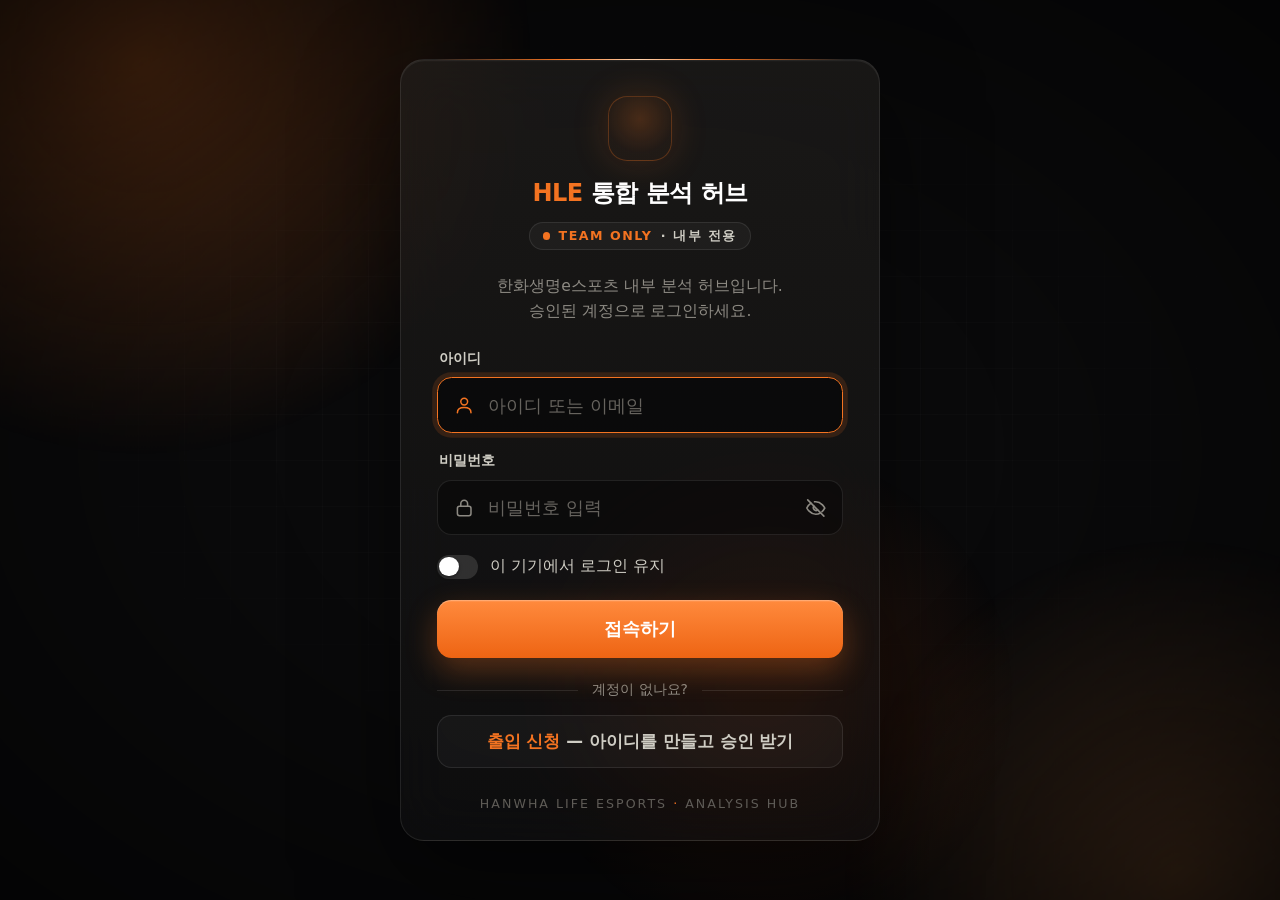
==== index.html @ 0700274a "허브 갱신 11/16 — Cowork 321차(2027년 버전 · 제작 중 스위치 · 연습장 저장 칸 2027 분리 · 라이엇 공식 자료) Co-Authored-By: Claude" ====
<!DOCTYPE html>
<html lang="ko">
    <head>
        <meta charset="utf-8" />
        <title>HLE 통합 분석 허브</title>
        <meta name="referrer" content="no-referrer" />
        <meta name="viewport" content="width=device-width, initial-scale=1" />
        <meta name="robots" content="noindex, nofollow, noarchive" />
        <!-- 보안 정책(CSP): 허브가 받거나 보낼 수 있는 곳을 이 사이트 · 출입 서버(Supabase) · 챔피언 그림 사이트로만 묶는다.
             출입문이 document.open 으로 허브를 같은 문서에 그리므로 1군 · 2·3군 허브와 그 안 문서(iframe)에도 그대로 적용된다.
             허브 원본(Cowork)이 인라인 스크립트 · new Function 을 써서 'unsafe-inline' · 'unsafe-eval' 은 둔다 — 대신 바깥 스크립트 · 바깥 전송을 막는다.
             허브에 새 그림 · 데이터 사이트가 생기면 여기에 더해야 보인다(브라우저 콘솔에 「Content Security Policy」 경고가 뜬다). -->
        <meta http-equiv="Content-Security-Policy" content="default-src 'self'; script-src 'self' 'unsafe-inline' 'unsafe-eval' blob:; style-src 'self' 'unsafe-inline'; img-src 'self' data: blob: https://ddragon.leagueoflegends.com https://static.wikia.nocookie.net https://wiki.leagueoflegends.com https://i.ytimg.com https://gol.gg; font-src 'self' data:; connect-src 'self' https://amjpgeknlnvmzocpvshc.supabase.co https://ddragon.leagueoflegends.com; frame-src 'self' blob: data:; media-src 'self' data: blob:; worker-src 'self' blob:; manifest-src 'self'; object-src 'none'; base-uri 'self'; form-action 'self'" />

        <!-- 휴대폰 앱(PWA): 홈 화면에 추가 → 아이콘 · 전체 화면 실행 -->
        <link rel="manifest" href="/manifest.webmanifest" />
        <meta name="theme-color" content="#0a0a0b" />
        <link rel="icon" type="image/png" href="/icons/favicon-32.png" />
        <link rel="apple-touch-icon" href="/icons/apple-touch-icon.png" />
        <meta name="mobile-web-app-capable" content="yes" />
        <meta name="apple-mobile-web-app-capable" content="yes" />
        <meta name="apple-mobile-web-app-title" content="HLE 허브" />
        <meta name="apple-mobile-web-app-status-bar-style" content="black" />
        <script>if ("serviceWorker" in navigator) navigator.serviceWorker.register("/sw.js").catch(() => {});</script>

        <!-- do not cache this page -->
        <meta http-equiv="cache-control" content="max-age=0" />
        <meta http-equiv="cache-control" content="no-cache" />
        <meta http-equiv="expires" content="0" />
        <meta http-equiv="pragma" content="no-cache" />

        <style>
            :root {
                color-scheme: dark;
                --page: #0a0a0b;
                --surface-1: rgba(24, 23, 22, 0.62);
                --ink-1: #ffffff;
                --ink-2: #cfcdc4;
                --ink-muted: #8d8a83;
                --grid: rgba(255, 255, 255, 0.07);
                --border: rgba(255, 255, 255, 0.09);
                --field: rgba(0, 0, 0, 0.34);
                --brand: #f37321;
                --brand-hi: #ff9a4d;
                --crit: #ff6b6b;
                --ok: #5fd18b;
                --ease: cubic-bezier(0.2, 0.8, 0.2, 1);
            }
            * { margin: 0; padding: 0; box-sizing: border-box; }
            html { height: 100%; }
            body {
                min-height: 100%;
                font-family: Pretendard, "Pretendard Variable", system-ui, -apple-system, "Segoe UI", "Apple SD Gothic Neo", "Malgun Gothic", "Noto Sans KR", sans-serif;
                background: var(--page);
                color: var(--ink-1);
                line-height: 1.55;
                word-break: keep-all;   /* 한글이 낱자 단위로 줄바꿈되지 않게(「열립니 / 다」) */
                overflow-wrap: break-word;
                -webkit-font-smoothing: antialiased;
            }
            /* 배경: 주황 빛 세 덩이가 아주 천천히 흐른다(그림 없이 그라데이션만 · transform 만 움직임) + 옅은 격자 */
            .aurora { position: fixed; inset: 0; z-index: 0; overflow: hidden; pointer-events: none; }
            .aurora i { position: absolute; border-radius: 50%; will-change: transform; }
            .aurora .a1 { width: 70vmax; height: 70vmax; left: -24vmax; top: -30vmax; background: radial-gradient(circle, rgba(243, 115, 33, 0.30), rgba(243, 115, 33, 0) 62%); animation: gDrift1 24s ease-in-out infinite alternate; }
            .aurora .a2 { width: 60vmax; height: 60vmax; right: -22vmax; bottom: -28vmax; background: radial-gradient(circle, rgba(255, 154, 77, 0.20), rgba(255, 154, 77, 0) 62%); animation: gDrift2 30s ease-in-out infinite alternate; }
            .aurora .a3 { width: 44vmax; height: 44vmax; left: 38%; top: 46%; background: radial-gradient(circle, rgba(170, 60, 10, 0.24), rgba(170, 60, 10, 0) 62%); animation: gDrift3 36s ease-in-out infinite alternate; }
            .aurora::before { content: ""; position: absolute; inset: 0; background-image: linear-gradient(rgba(255, 255, 255, 0.028) 1px, transparent 1px), linear-gradient(90deg, rgba(255, 255, 255, 0.028) 1px, transparent 1px); background-size: 46px 46px;
                -webkit-mask-image: radial-gradient(ellipse 70% 60% at 50% 45%, #000 10%, transparent 75%); mask-image: radial-gradient(ellipse 70% 60% at 50% 45%, #000 10%, transparent 75%); }
            .aurora::after { content: ""; position: absolute; inset: 0; background: radial-gradient(ellipse at 50% 50%, transparent 40%, rgba(0, 0, 0, 0.55) 100%); }
            @keyframes gDrift1 { from { transform: translate(0, 0) scale(1); } to { transform: translate(14vmax, 10vmax) scale(1.12); } }
            @keyframes gDrift2 { from { transform: translate(0, 0) scale(1.05); } to { transform: translate(-12vmax, -9vmax) scale(0.94); } }
            @keyframes gDrift3 { from { transform: translate(0, 0); } to { transform: translate(-16vmax, -12vmax); } }
            .content {
                position: relative;
                z-index: 1;
                min-height: 100vh;
                display: flex;
                flex-direction: column;
                align-items: center;
                justify-content: center;
                padding: 28px 16px;
            }
            /* 로그인 카드는 PC에서 크게 표시 (모바일은 원래 크기 · 낮은 화면은 조금 덜) */
            .login-card { zoom: 1.4; }
            @media (min-width: 761px) and (max-height: 940px) { .login-card { zoom: 1.2; } }
            @media (max-width: 760px) { .login-card { zoom: 1; } }
            .login-card {
                position: relative;
                width: min(400px, 100%);
                background: linear-gradient(180deg, rgba(34, 32, 30, 0.66), rgba(16, 16, 17, 0.62));
                -webkit-backdrop-filter: blur(22px) saturate(150%);
                backdrop-filter: blur(22px) saturate(150%);
                border: 1px solid var(--border);
                border-radius: 20px;
                padding: 30px 30px 22px;
                box-shadow: 0 30px 80px rgba(0, 0, 0, 0.55), inset 0 1px 0 rgba(255, 255, 255, 0.06);
                animation: gCardIn 0.7s var(--ease) both;
            }
            .login-card::before { content: ""; position: absolute; left: 28px; right: 28px; top: -1px; height: 1px; background: linear-gradient(90deg, transparent, var(--brand) 30%, #ffd2ad 50%, var(--brand) 70%, transparent); }
            @keyframes gCardIn { from { opacity: 0; transform: translateY(14px) scale(0.985); } to { opacity: 1; transform: none; } }
            .login-card.shake { animation: shake 0.4s ease; }
            @keyframes shake {
                0%, 100% { transform: translateX(0); }
                20% { transform: translateX(-9px); }
                40% { transform: translateX(8px); }
                60% { transform: translateX(-6px); }
                80% { transform: translateX(4px); }
            }
            .brand { display: flex; flex-direction: column; align-items: center; text-align: center; margin-bottom: 20px; }
            .brand-logo { position: relative; width: 54px; height: 54px; display: grid; place-items: center; margin-bottom: 12px; border-radius: 16px;
                background: radial-gradient(circle at 50% 35%, rgba(243, 115, 33, 0.22), rgba(243, 115, 33, 0.04) 70%); border: 1px solid rgba(243, 115, 33, 0.28); box-shadow: 0 0 30px rgba(243, 115, 33, 0.18); }
            .hlelogo { width: 34px; height: 34px; object-fit: contain; filter: drop-shadow(0 0 10px rgba(243, 115, 33, 0.35)); }
            .brand h1 { font-size: 20px; font-weight: 800; letter-spacing: -0.02em; }
            .brand h1 .hle { color: var(--brand); }
            .badge {
                display: inline-flex;
                align-items: center;
                gap: 7px;
                margin-top: 8px;
                font-size: 10.5px;
                font-weight: 700;
                letter-spacing: 0.12em;
                padding: 3px 11px;
                border: 1px solid var(--border);
                border-radius: 999px;
                color: var(--ink-2);
                background: rgba(255, 255, 255, 0.035);
            }
            .badge b { color: var(--brand); font-weight: 800; }
            .badge .live { width: 6px; height: 6px; border-radius: 50%; background: var(--brand); box-shadow: 0 0 0 0 rgba(243, 115, 33, 0.6); animation: gPing 2.4s ease-out infinite; }
            @keyframes gPing { 0% { box-shadow: 0 0 0 0 rgba(243, 115, 33, 0.55); } 70%, 100% { box-shadow: 0 0 0 7px rgba(243, 115, 33, 0); } }
            .instructions {
                font-size: 13px;
                color: var(--ink-muted);
                text-align: center;
                margin-bottom: 20px;
            }
            .field-label {
                display: block;
                font-size: 12px;
                font-weight: 600;
                color: var(--ink-2);
                margin: 0 0 7px 2px;
            }
            .field-label small { font-weight: 500; color: var(--ink-muted); margin-left: 4px; }
            .hidden { display: none !important; }
            /* 처음 불러오는 동안 — 로고가 숨 쉬고 고리가 돈다 */
            .spinner-container {
                position: relative;
                z-index: 1;
                height: 100vh;
                display: flex;
                flex-direction: column;
                gap: 18px;
                align-items: center;
                justify-content: center;
            }
            .spinner {
                display: inline-block;
                width: 2.4rem;
                height: 2.4rem;
                border: 2px solid rgba(255, 255, 255, 0.08);
                border-top-color: var(--brand);
                border-right-color: rgba(243, 115, 33, 0.4);
                border-radius: 50%;
                animation: spinner-border 0.8s linear infinite;
            }
            .spinner-label { font-size: 12.5px; color: var(--ink-muted); letter-spacing: 0.06em; }
            @keyframes spinner-border { 100% { transform: rotate(360deg); } }
            /* 131차 — 입장 오프닝: 보일 때 모이고(.in) · 머무는 동안 은은히 움직이고 · 위아래로 갈라져 열린다(.out). 로그인 화면 이어받기 = .pre */
            /* 132차 — 반쪽 단색 · 주황 기운은 #hubIntro::after · 경계 주황 줄 삭제 (셸 hle-intro125와 같은 값) */
            #hubIntro{position:fixed;inset:0;z-index:9999;display:grid;place-items:center;cursor:pointer;overflow:hidden}
            #hubIntro .pt,#hubIntro .pb{position:absolute;left:0;right:0;height:50.5%;background:#0d0d0d;
              transition:transform .9s cubic-bezier(.65,0,.25,1) .16s}
            #hubIntro .pt{top:0;background-position:center top}#hubIntro .pb{bottom:0;background-position:center bottom}
            #hubIntro .bg{position:absolute;z-index:1;left:50%;top:46%;width:72vmax;height:72vmax;margin:-36vmax 0 0 -36vmax;border-radius:50%;pointer-events:none;opacity:0;
              background:radial-gradient(circle,rgba(243,115,33,.16) 0%,rgba(243,115,33,.05) 38%,transparent 66%)}
            #hubIntro::after{content:"";position:absolute;inset:0;z-index:1;pointer-events:none;background:radial-gradient(ellipse at 50% 46%,#26160b 0%,#120d0a 38%,rgba(13,13,13,0) 70%)}
            #hubIntro .core{position:relative;z-index:2;display:flex;flex-direction:column;align-items:center;gap:14px;text-align:center}
            #hubIntro .lg{position:relative;width:84px;height:84px}
            #hubIntro .lg::before{content:"";position:absolute;left:50%;top:50%;width:190px;height:190px;margin:-95px 0 0 -95px;border-radius:50%;opacity:0;
              background:radial-gradient(circle,rgba(243,115,33,.34) 0%,rgba(243,115,33,.10) 42%,transparent 70%)}
            #hubIntro img{position:relative;width:84px;height:84px;object-fit:contain;filter:drop-shadow(0 0 22px rgba(243,115,33,.45))}
            #hubIntro .tt{font-size:26px;font-weight:800;letter-spacing:.02em;color:#fff}
            #hubIntro .tt span{color:#f37321}
            #hubIntro .ln{position:relative;width:220px;height:3px;border-radius:2px;overflow:hidden;background:linear-gradient(90deg,transparent,#f37321 20%,#f37321 80%,transparent);transform-origin:center}
            #hubIntro .ln::after{content:"";position:absolute;top:0;bottom:0;left:0;width:34%;transform:translateX(-120%);background:linear-gradient(90deg,transparent,rgba(255,236,214,.95),transparent)}
            #hubIntro .sb{font-size:12px;letter-spacing:.32em;color:#9a978f;text-transform:uppercase}
            #hubIntro .lg,#hubIntro .tt,#hubIntro .ln,#hubIntro .sb{opacity:0}
            #hubIntro.in .lg{animation:hiLogo 1.15s cubic-bezier(.16,.84,.24,1) both}
            #hubIntro.in .tt{animation:hiText 1s .35s cubic-bezier(.16,.84,.24,1) both}
            #hubIntro.in .ln{animation:hiLine .95s .65s cubic-bezier(.6,0,.2,1) both}
            #hubIntro.in .sb{animation:hiSub .85s .95s ease both}
            #hubIntro.in .bg{animation:hiFade 1.2s ease both,hiDrift 7s 1.2s ease-in-out infinite alternate}
            #hubIntro.in .lg::before{animation:hiFade .9s .7s ease both,hiPulse 2.8s 1.6s ease-in-out infinite}
            #hubIntro.in .ln::after{animation:hiSheen 2.6s 1.7s ease-in-out infinite}
            #hubIntro.pre .lg,#hubIntro.pre .tt,#hubIntro.pre .ln,#hubIntro.pre .sb,#hubIntro.pre .bg,#hubIntro.pre .lg::before{opacity:1;animation:none}
            #hubIntro.pre.in .bg{animation:hiDrift 7s ease-in-out infinite alternate}
            #hubIntro.pre.in .lg::before{animation:hiPulse 2.8s ease-in-out infinite}
            #hubIntro.pre.in .ln::after{animation:hiSheen 2.6s .2s ease-in-out infinite}
            #hubIntro.out{pointer-events:none}
            #hubIntro.out .pt{transform:translateY(-101%)}#hubIntro.out .pb{transform:translateY(101%)}
            #hubIntro.out .ln{opacity:1;animation:hiLineOut .55s cubic-bezier(.5,0,.2,1) forwards}
            #hubIntro.out .lg{opacity:1;animation:hiLogoOut .55s cubic-bezier(.5,0,.2,1) forwards}
            #hubIntro.out .tt,#hubIntro.out .sb{opacity:1;animation:hiTextOut .45s ease forwards}
            #hubIntro.out::after{animation:hiFadeOut .25s ease forwards}
            #hubIntro.out .bg,#hubIntro.out .lg::before{animation:hiFadeOut .25s ease forwards}
            @keyframes hiLogo{0%{opacity:0;transform:scale(.62) rotate(-10deg);filter:blur(6px)}60%{opacity:1;filter:blur(0)}100%{opacity:1;transform:none;filter:none}}
            @keyframes hiText{from{opacity:0;transform:translateY(12px);letter-spacing:.34em}to{opacity:1;transform:none;letter-spacing:.02em}}
            @keyframes hiSub{from{opacity:0;transform:translateY(8px)}to{opacity:1;transform:none}}
            @keyframes hiLine{from{transform:scaleX(0);opacity:.2}to{transform:scaleX(1);opacity:1}}
            @keyframes hiSheen{0%{transform:translateX(-120%)}60%,100%{transform:translateX(330%)}}
            @keyframes hiPulse{0%,100%{transform:scale(.92)}50%{transform:scale(1.14)}}
            @keyframes hiDrift{from{transform:translate(-2.5%,-1.5%) scale(1)}to{transform:translate(2.5%,2%) scale(1.08)}}
            @keyframes hiLineOut{from{transform:scaleX(1);opacity:1}55%{opacity:1}to{transform:scaleX(9);opacity:0}}
            @keyframes hiLogoOut{from{opacity:1;transform:none}to{opacity:0;transform:scale(1.22)}}
            @keyframes hiTextOut{from{opacity:1;transform:none}to{opacity:0;transform:translateY(-8px)}}
            @keyframes hiFadeOut{to{opacity:0}}
            @keyframes hiFade{from{opacity:0}to{opacity:1}}
            #hubIntro.hidden{display:none}
            /* 2·3군 허브는 밝은 화면 — 오프닝도 그 허브의 밝은 색으로 띄워 이어받을 때 색이 튀지 않게 */
            #hubIntro.lite .pt,#hubIntro.lite .pb{background:#f9f9f7}#hubIntro.lite::after{background:radial-gradient(ellipse at 50% 46%,#fff1e6 0%,#f9f3ee 38%,rgba(249,249,247,0) 70%)}#hubIntro.lite .tt{color:#0b0b0b}#hubIntro.lite .tt span{color:#d85a10}
            @media (prefers-reduced-motion:reduce){#hubIntro .lg,#hubIntro .tt,#hubIntro .ln,#hubIntro .sb{opacity:1!important;animation:none!important}}
            /* ── 2027 통합 출입문 (계정 로그인 · 권한별 허브) ── */
            .view:not(.hidden) { animation: gViewIn 0.38s var(--ease) both; }
            @keyframes gViewIn { from { opacity: 0; transform: translateY(8px); } to { opacity: 1; transform: none; } }
            .field { margin-bottom: 14px; }
            /* 입력칸: 왼쪽 아이콘 · 오른쪽 눈 단추 · 틀리면 빨간 테두리(.bad) */
            .inp { position: relative; }
            .inp .ic { position: absolute; left: 14px; top: 50%; width: 17px; height: 17px; transform: translateY(-50%); color: var(--ink-muted); pointer-events: none; transition: color 0.15s; }
            .inp:focus-within .ic { color: var(--brand); }
            .field input[type="text"], .field input[type="password"], .field input[type="email"], .field select, .field input[type="file"] {
                width: 100%; height: 46px; background: var(--field); border: 1px solid var(--border); border-radius: 12px; color: var(--ink-1);
                font-size: 15px; font-family: inherit; padding: 0 14px; outline: 0; transition: border-color .15s, box-shadow .15s, background .15s;
            }
            .field input[type="file"] { height: auto; padding: 10px 12px; }
            .field input::placeholder { color: #66635e; }
            .inp .ic ~ input { padding-left: 42px !important; }
            .inp.pw input { padding-right: 46px !important; }
            .field input:hover, .field select:hover { border-color: rgba(255, 255, 255, 0.16); }
            .field input:focus, .field select:focus { border-color: var(--brand); background: rgba(0, 0, 0, 0.45); box-shadow: 0 0 0 4px rgba(243, 115, 33, 0.14); }
            .inp.bad input { border-color: rgba(255, 107, 107, 0.7); box-shadow: 0 0 0 4px rgba(255, 107, 107, 0.1); }
            .inp.bad .ic { color: var(--crit); }
            .eye { position: absolute; right: 4px; top: 50%; transform: translateY(-50%); width: 38px; height: 38px; display: grid; place-items: center; border: 0; border-radius: 9px; background: transparent; color: var(--ink-muted); cursor: pointer; }
            .eye:hover { color: #fff; background: rgba(255, 255, 255, 0.06); }
            .eye svg { width: 18px; height: 18px; }
            .eye .o { display: none; } .eye.on .o { display: block; } .eye.on .c { display: none; }
            .caps { display: none; align-items: center; gap: 6px; margin: 7px 2px 0; font-size: 12px; font-weight: 600; color: #ffb27a; }
            .caps.on { display: flex; }
            .caps::before { content: "⇪"; font-size: 13px; }
            .hint { margin: 6px 2px 0; font-size: 11.5px; color: var(--ink-muted); transition: color 0.15s; }
            .hint.ok { color: var(--ok); } .hint.no { color: #ff9b9b; }
            /* 비밀번호 조건 — 입력하는 대로 하나씩 초록 */
            .pwrules { list-style: none; display: flex; flex-wrap: wrap; gap: 6px; margin: -4px 0 14px; }
            .pwrules li { font-size: 11.5px; color: var(--ink-muted); padding: 3px 9px 3px 22px; border-radius: 999px; background: rgba(255, 255, 255, 0.04); border: 1px solid var(--border); position: relative; transition: all 0.2s; }
            .pwrules li::before { content: ""; position: absolute; left: 8px; top: 50%; width: 7px; height: 7px; margin-top: -3.5px; border-radius: 50%; border: 1.5px solid currentColor; transition: all 0.2s; }
            .pwrules li.ok { color: var(--ok); border-color: rgba(95, 209, 139, 0.35); background: rgba(95, 209, 139, 0.08); }
            .pwrules li.ok::before { background: currentColor; }
            /* 안내 · 오류 상자(내용 있을 때만) */
            .gmsg { font-size: 12.5px; color: var(--crit); white-space: pre-line; margin: 0; max-height: 0; overflow: hidden; }
            .gmsg.has { max-height: none; margin: 4px 0 14px; padding: 10px 12px 10px 36px; position: relative; border-radius: 11px; background: rgba(255, 107, 107, 0.08); border: 1px solid rgba(255, 107, 107, 0.24); color: #ffb3b3; animation: gViewIn 0.25s var(--ease) both; }
            .gmsg.has::before { content: "!"; position: absolute; left: 12px; top: 10px; width: 16px; height: 16px; border-radius: 50%; display: grid; place-items: center; font-size: 11px; font-weight: 800; background: var(--crit); color: #1a0d0d; }
            .gmsg.ok.has { background: rgba(95, 209, 139, 0.08); border-color: rgba(95, 209, 139, 0.26); color: #a8ecc2; }
            .gmsg.ok.has::before { content: "✓"; background: var(--ok); color: #0b1a10; }
            .gmsg.note.has { background: rgba(255, 255, 255, 0.04); border-color: var(--border); color: var(--ink-2); padding-left: 14px; text-align: center; }
            .gmsg.note.has::before { display: none; }
            /* 로그인 유지 = 밀어서 켜는 단추 */
            label.remember { display: flex; align-items: center; gap: 10px; font-size: 13px; color: var(--ink-2); margin: 2px 0 18px; cursor: pointer; user-select: none; }
            .remember input[type="checkbox"] { position: absolute; opacity: 0; width: 1px; height: 1px; pointer-events: none; }
            .remember .sw { position: relative; flex: none; width: 34px; height: 20px; border-radius: 999px; background: rgba(255, 255, 255, 0.13); transition: background 0.2s; }
            .remember .sw::after { content: ""; position: absolute; left: 2px; top: 2px; width: 16px; height: 16px; border-radius: 50%; background: #fff; box-shadow: 0 1px 3px rgba(0, 0, 0, 0.4); transition: transform 0.22s var(--ease); }
            .remember input:checked + .sw { background: var(--brand); }
            .remember input:checked + .sw::after { transform: translateX(14px); }
            .remember input:focus-visible + .sw { outline: 2px solid var(--brand); outline-offset: 2px; }
            /* 주 단추 · 보조 단추 · 글자 단추 */
            .decrypt-button {
                position: relative; width: 100%; height: 48px; border: 0; border-radius: 12px; color: #fff; cursor: pointer;
                background: linear-gradient(180deg, #ff8a3d, #ee6413); font-family: inherit; font-size: 15px; font-weight: 700; letter-spacing: 0.01em;
                box-shadow: 0 10px 26px rgba(243, 115, 33, 0.32), inset 0 1px 0 rgba(255, 255, 255, 0.28);
                transition: transform 0.15s var(--ease), box-shadow 0.15s, filter 0.15s;
            }
            .decrypt-button:hover { transform: translateY(-1px); box-shadow: 0 14px 32px rgba(243, 115, 33, 0.42), inset 0 1px 0 rgba(255, 255, 255, 0.28); }
            .decrypt-button:active { transform: translateY(1px); }
            .decrypt-button:disabled { filter: saturate(0.7) brightness(0.85); cursor: wait; transform: none; }
            .decrypt-button.busy { color: transparent; }
            .decrypt-button.busy::after { content: ""; position: absolute; left: 50%; top: 50%; width: 18px; height: 18px; margin: -9px 0 0 -9px; border-radius: 50%; border: 2px solid rgba(255, 255, 255, 0.35); border-top-color: #fff; animation: spinner-border 0.7s linear infinite; }
            .ghost-button { width: 100%; height: 44px; margin-top: 10px; background: rgba(255, 255, 255, 0.035); border: 1px solid var(--border); border-radius: 12px; color: var(--ink-2);
                font-family: inherit; font-size: 14px; font-weight: 600; cursor: pointer; transition: all 0.15s; }
            .ghost-button:hover { border-color: rgba(255, 255, 255, 0.24); background: rgba(255, 255, 255, 0.06); color: #fff; }
            .ghost-button b { color: var(--brand); }
            .linkrow { display: flex; justify-content: center; align-items: center; gap: 4px; margin-top: 16px; font-size: 12.5px; color: var(--ink-muted); }
            .lk { background: none; border: 0; font: inherit; color: var(--ink-2); cursor: pointer; padding: 6px 8px; border-radius: 7px; }
            .lk:hover { color: #fff; background: rgba(255, 255, 255, 0.06); }
            .divider { display: flex; align-items: center; gap: 12px; margin: 18px 0 2px; font-size: 11.5px; color: var(--ink-muted); }
            .divider::before, .divider::after { content: ""; flex: 1; height: 1px; background: rgba(255, 255, 255, 0.1); }
            .sect { font-size: 11px; font-weight: 700; letter-spacing: 0.14em; color: var(--brand); text-transform: uppercase; margin: 4px 0 12px; display: flex; align-items: center; gap: 10px; }
            .sect::after { content: ""; flex: 1; height: 1px; background: var(--grid); }
            .foot { margin-top: 22px; font-size: 10.5px; letter-spacing: 0.16em; color: #5f5c57; text-transform: uppercase; text-align: center; }
            .foot .dot { color: var(--brand); }
            /* 출입 신청: 볼 허브 고르기(카드형 라디오) */
            .seg { display: grid; grid-template-columns: repeat(3, 1fr); gap: 8px; }
            .seg label { position: relative; cursor: pointer; }
            .seg input { position: absolute; opacity: 0; pointer-events: none; }
            .seg span { display: block; height: 100%; padding: 10px 8px; border-radius: 12px; border: 1px solid var(--border); background: var(--field); text-align: center; transition: all 0.15s; }
            .seg b { display: block; font-size: 14px; }
            .seg small { display: block; font-size: 11px; color: var(--ink-muted); margin-top: 2px; }
            .seg label:hover span { border-color: rgba(255, 255, 255, 0.2); }
            .seg input:checked + span { border-color: var(--brand); background: rgba(243, 115, 33, 0.1); box-shadow: 0 0 0 3px rgba(243, 115, 33, 0.12); }
            .seg input:checked + span b { color: var(--brand-hi); }
            .seg input:focus-visible + span { outline: 2px solid var(--brand); outline-offset: 2px; }
            /* 휴대폰 · 태블릿: 아이폰은 16px보다 작은 입력칸을 누르면 화면을 확대한다 · 누르는 자리 넓히기 */
            @media (pointer: coarse) {
                input:not([type="checkbox"]):not([type="radio"]):not([type="file"]), select, textarea { font-size: 16px !important; }
                label.remember { padding: 8px 0; margin-bottom: 10px; }
                .remember .sw { transform: scale(1.1); }
            }
            @media (max-width: 760px) {
                .login-card { padding: 26px 20px 18px; border-radius: 18px; }
                .seg small { display: none; }
            }
            /* 고르는 화면: 인사 + 허브 카드 */
            .hello { display: flex; align-items: center; gap: 12px; padding: 12px 14px; margin-bottom: 16px; border-radius: 14px; background: rgba(255, 255, 255, 0.035); border: 1px solid var(--border); }
            .avatar { flex: none; width: 38px; height: 38px; border-radius: 50%; display: grid; place-items: center; font-weight: 800; font-size: 15px; color: #fff; background: linear-gradient(135deg, #ff9a4d, #c4500d); box-shadow: 0 4px 14px rgba(243, 115, 33, 0.3); }
            .who { font-size: 14.5px; font-weight: 700; color: #fff; line-height: 1.3; }
            .who-tier { display: inline-block; margin-top: 3px; font-size: 11px; font-weight: 700; color: var(--brand-hi); background: rgba(243, 115, 33, 0.12); border: 1px solid rgba(243, 115, 33, 0.25); border-radius: 999px; padding: 1px 8px; }
            .hubpick { display: grid; gap: 10px; }
            .hubpick button { position: relative; display: flex; align-items: center; gap: 14px; text-align: left; width: 100%; background: rgba(0, 0, 0, 0.26); border: 1px solid var(--border); border-radius: 14px; color: #fff; padding: 14px 14px; cursor: pointer; font-family: inherit; overflow: hidden; transition: all 0.2s var(--ease); }
            .hubpick button::before { content: ""; position: absolute; inset: 0; background: linear-gradient(110deg, rgba(243, 115, 33, 0.14), transparent 55%); opacity: 0; transition: opacity 0.2s; }
            .hubpick button:hover { border-color: rgba(243, 115, 33, 0.55); transform: translateY(-2px); box-shadow: 0 12px 28px rgba(0, 0, 0, 0.4); }
            .hubpick button:hover::before { opacity: 1; }
            .hubpick .hc-ic { position: relative; flex: none; width: 42px; height: 42px; border-radius: 12px; display: grid; place-items: center; background: rgba(243, 115, 33, 0.12); border: 1px solid rgba(243, 115, 33, 0.25); color: var(--brand-hi); }
            .hubpick .hc-ic svg { width: 21px; height: 21px; }
            .hubpick #b-academy .hc-ic { background: rgba(255, 255, 255, 0.06); border-color: rgba(255, 255, 255, 0.14); color: #f4e9dc; }
            .hubpick #b-admin .hc-ic { background: rgba(255, 255, 255, 0.04); border-color: var(--border); color: var(--ink-2); }
            .hubpick .hc-b { position: relative; flex: 1; min-width: 0; }
            .hubpick .hc-b > b { display: flex; align-items: center; gap: 7px; font-size: 15px; }
            .hubpick .hc-b > span { display: block; font-size: 12px; color: var(--ink-muted); margin-top: 1px; }
            .hubpick .hc-m { display: block; font-size: 11px; color: #a9a59c; margin-top: 4px; font-style: normal; white-space: nowrap; overflow: hidden; text-overflow: ellipsis; }
            .hubpick .hc-m:empty { display: none; }
            .hubpick .hc-m::before { content: ""; display: inline-block; width: 6px; height: 6px; border-radius: 50%; background: var(--ok); margin-right: 6px; vertical-align: 1px; }
            .hubpick .hc-go { position: relative; flex: none; color: var(--ink-muted); transition: transform 0.2s var(--ease), color 0.2s; }
            .hubpick button:hover .hc-go { color: var(--brand); transform: translateX(3px); }
            /* 멈춤 화면 아이콘(기다림 · 거절 · 오류 · 안내) */
            .state { width: 56px; height: 56px; margin: 4px auto 14px; border-radius: 50%; display: grid; place-items: center; font-size: 24px; background: rgba(255, 255, 255, 0.05); border: 1px solid var(--border); }
            .state.wait { color: var(--brand-hi); background: rgba(243, 115, 33, 0.1); border-color: rgba(243, 115, 33, 0.3); animation: gPing 2.4s ease-out infinite; }
            .state.no { color: #ff8f8f; background: rgba(255, 107, 107, 0.08); border-color: rgba(255, 107, 107, 0.28); }
            .state.err { color: #ffcf7a; background: rgba(255, 207, 122, 0.08); border-color: rgba(255, 207, 122, 0.25); }
            .state svg { width: 26px; height: 26px; }
            /* 2·3군 받는 중 막대 */
            .gbar { position: relative; height: 6px; background: rgba(255, 255, 255, 0.07); border-radius: 99px; overflow: hidden; margin: 14px 0 8px; }
            .gbar i { position: relative; display: block; height: 100%; width: 0; border-radius: 99px; background: linear-gradient(90deg, #c4500d, var(--brand), var(--brand-hi)); transition: width .2s; }
            .gbar i::after { content: ""; position: absolute; inset: 0; background: linear-gradient(90deg, transparent, rgba(255, 255, 255, 0.45), transparent); animation: gSheen 1.4s ease-in-out infinite; }
            @keyframes gSheen { from { transform: translateX(-100%); } to { transform: translateX(100%); } }
            /* 관리: 접속 기록 거르기 줄 · 날짜 묶음 · 올릴 파일 끌어다 놓기 · 판 기록 카드 */
            .lbar { display: flex; flex-wrap: wrap; gap: 8px; align-items: center; margin-bottom: 10px; }
            .lbar select, .lbar input { height: 32px; background: var(--field); color: #fff; border: 1px solid var(--border); border-radius: 9px; padding: 0 10px; font: inherit; font-size: 12.5px; outline: 0; }
            .lbar select:focus, .lbar input:focus { border-color: var(--brand); }
            .lsearch { width: 220px; max-width: 100%; }
            .lsearch input { width: 100%; padding-left: 32px; }
            .lsearch .ic { left: 10px; width: 15px; height: 15px; }
            .tw tr.day td { position: sticky; left: 0; background: rgba(243, 115, 33, 0.06); color: var(--brand-hi); font-weight: 700; font-size: 12px; letter-spacing: 0.02em; padding: 6px 11px; }
            .pill.n { background: rgba(255, 255, 255, 0.07); color: var(--ink-2); }
            .acard > .drop, .drop { position: relative; display: flex; flex-direction: column; align-items: center; gap: 6px; margin-top: 12px; padding: 22px 16px; border: 1.5px dashed rgba(255, 255, 255, 0.18); border-radius: 14px; background: rgba(0, 0, 0, 0.22); color: var(--ink-muted); text-align: center; cursor: pointer; transition: all 0.15s; }
            .drop input { position: absolute; inset: 0; opacity: 0; cursor: pointer; }
            .drop b { color: var(--ink-2); font-size: 13.5px; }
            .drop span { font-size: 12px; }
            .drop:hover, .drop.over { border-color: var(--brand); background: rgba(243, 115, 33, 0.08); color: var(--brand-hi); }
            .drop.has { border-style: solid; border-color: rgba(95, 209, 139, 0.45); background: rgba(95, 209, 139, 0.06); color: var(--ok); }
            .drop.has b { color: #fff; }
            .vlist { display: grid; gap: 8px; }
            .vcard { padding: 12px 14px; border-radius: 12px; background: var(--surface-1); border: 1px solid var(--border); }
            .vcard.cur { border-color: rgba(95, 209, 139, 0.4); box-shadow: 0 0 0 3px rgba(95, 209, 139, 0.06); }
            .vcard .vt { display: flex; flex-wrap: wrap; align-items: center; gap: 8px; }
            .vcard .vt b { font-size: 14px; }
            .vcard .vm { display: flex; flex-wrap: wrap; gap: 4px 14px; margin-top: 5px; font-size: 12px; color: var(--ink-muted); }
            /* 오프닝 아래 진행 줄(받는 중 · 여는 중) — 오프닝 위에 겹쳐 뜬다 */
            #gate-prog { position: fixed; left: 50%; bottom: calc(44px + env(safe-area-inset-bottom, 0px)); z-index: 10000; transform: translateX(-50%); display: flex; flex-direction: column; align-items: center; gap: 9px; pointer-events: none;
                font-size: 12px; letter-spacing: 0.04em; color: #9a978f; opacity: 0; transition: opacity 0.35s; white-space: nowrap; }
            #gate-prog.on { opacity: 1; }
            #gate-prog i { position: relative; display: block; width: 180px; height: 3px; border-radius: 2px; background: rgba(255, 255, 255, 0.1); overflow: hidden; }
            #gate-prog b { display: block; height: 100%; width: 0; border-radius: 2px; background: linear-gradient(90deg, #c4500d, #f37321, #ff9a4d); transition: width 0.2s; }
            #gate-prog.busy b { width: 34% !important; animation: gBusy 1.2s ease-in-out infinite; }
            @keyframes gBusy { from { transform: translateX(-110%); } to { transform: translateX(310%); } }
            #gate-prog.lite { color: #6f6b64; }
            #gate-prog.lite i { background: rgba(0, 0, 0, 0.1); }
            /* 관리 화면 — 로그인 카드보다 넓게, 확대 없이 */
            .admin { position: relative; z-index: 1; width: min(1160px, 100%); margin: 0 auto; padding: 18px 16px 48px; font-size: 13.5px; }
            .ahead { position: sticky; top: 10px; z-index: 5; display: flex; flex-wrap: wrap; gap: 10px; align-items: center; justify-content: space-between; padding: 12px 14px; border-radius: 16px;
                background: rgba(20, 19, 18, 0.7); -webkit-backdrop-filter: blur(18px) saturate(150%); backdrop-filter: blur(18px) saturate(150%); border: 1px solid var(--border); box-shadow: 0 14px 40px rgba(0, 0, 0, 0.4); }
            .ahead .al { display: flex; align-items: center; gap: 12px; }
            .ahead .brand-logo { width: 40px; height: 40px; margin: 0; border-radius: 12px; }
            .ahead .hlelogo { width: 26px; height: 26px; }
            .admin h2 { font-size: 17px; letter-spacing: -0.01em; }
            .admin h2 .hle { color: var(--brand); }
            .arow { display: flex; flex-wrap: wrap; gap: 8px; align-items: center; justify-content: space-between; }
            .abtn { background: linear-gradient(180deg, #ff8a3d, #ee6413); color: #fff; border: 0; border-radius: 9px; padding: 7px 13px; font: inherit; font-weight: 700; cursor: pointer; box-shadow: inset 0 1px 0 rgba(255, 255, 255, 0.25); transition: filter 0.15s; }
            .abtn:hover { filter: brightness(1.08); }
            .abtn.ghost { background: rgba(255, 255, 255, 0.04); border: 1px solid var(--border); color: var(--ink-2); font-weight: 600; box-shadow: none; }
            .abtn.ghost:hover { color: #fff; border-color: rgba(255, 255, 255, 0.24); }
            .abtn.sm { padding: 5px 10px; font-size: 12px; border-radius: 8px; }
            .abtn:disabled { opacity: .5; cursor: default; }
            .astats { display: grid; grid-template-columns: repeat(auto-fit, minmax(140px, 1fr)); gap: 10px; margin: 16px 0 4px; }
            .astats:empty { display: none; }
            .stat { padding: 12px 14px; border-radius: 14px; background: var(--surface-1); -webkit-backdrop-filter: blur(14px); backdrop-filter: blur(14px); border: 1px solid var(--border); }
            .stat span { display: block; font-size: 11.5px; color: var(--ink-muted); }
            .stat b { display: block; font-size: 22px; font-weight: 800; letter-spacing: -0.02em; margin-top: 2px; }
            .stat.hot { border-color: rgba(243, 115, 33, 0.45); background: linear-gradient(135deg, rgba(243, 115, 33, 0.16), rgba(24, 23, 22, 0.62)); }
            .stat.hot b { color: var(--brand-hi); }
            .atabs { display: inline-flex; flex-wrap: wrap; gap: 4px; margin: 16px 0 12px; padding: 4px; border-radius: 12px; background: rgba(255, 255, 255, 0.04); border: 1px solid var(--border); }
            .atabs button { background: transparent; color: var(--ink-2); border: 0; border-radius: 9px; padding: 7px 14px; font: inherit; font-weight: 700; cursor: pointer; transition: all 0.15s; }
            .atabs button:hover { color: #fff; }
            .atabs button.on { background: var(--brand); color: #fff; box-shadow: 0 4px 14px rgba(243, 115, 33, 0.3); }
            .acard { background: var(--surface-1); -webkit-backdrop-filter: blur(14px); backdrop-filter: blur(14px); border: 1px solid var(--border); border-radius: 14px; padding: 16px 18px; }
            .acard.hot { border-color: rgba(243, 115, 33, 0.45); box-shadow: 0 0 0 3px rgba(243, 115, 33, 0.08); }
            .agrid { display: grid; grid-template-columns: repeat(auto-fit, minmax(min(100%, 200px), 1fr)); gap: 10px; margin-top: 8px; }
            .agrid .field { margin: 0; }
            .agrid label, .acard > label { display: block; font-size: 12px; color: var(--ink-muted); margin-bottom: 5px; }
            .anote { font-size: 12px; color: var(--ink-muted); margin-top: 8px; }
            .admin h3 { display: flex; align-items: baseline; gap: 8px; }
            .tw { overflow-x: auto; border: 1px solid var(--border); border-radius: 14px; background: var(--surface-1); -webkit-backdrop-filter: blur(14px); backdrop-filter: blur(14px); }
            .tw table { border-collapse: collapse; width: 100%; font-size: 12.5px; }
            .tw th, .tw td { padding: 9px 11px; border-bottom: 1px solid rgba(255,255,255,.06); text-align: left; white-space: nowrap; vertical-align: middle; }
            .tw tbody tr:last-child td { border-bottom: 0; }
            .tw tbody tr { transition: background 0.12s; }
            .tw tbody tr:hover { background: rgba(255, 255, 255, 0.03); }
            .tw th { background: rgba(255, 255, 255, 0.035); color: var(--ink-muted); font-size: 11.5px; font-weight: 700; letter-spacing: 0.02em; }
            .tw td.wrap { white-space: normal; min-width: 150px; }
            .tw select { background: var(--field); color: #fff; border: 1px solid var(--border); border-radius: 8px; padding: 4px 8px; font: inherit; }
            .tw select:focus { outline: 0; border-color: var(--brand); }
            .pill { display: inline-block; border-radius: 999px; padding: 1px 8px; font-size: 11.5px; font-weight: 700; }
            .pill.on { background: rgba(95,209,139,.15); color: #5fd18b; } .pill.off { background: rgba(208,59,59,.18); color: #ff7b7b; } .pill.warn { background: rgba(243,115,33,.15); color: var(--brand); }
            .mono { font-family: Consolas, "Courier New", monospace; font-size: 12px; }
            @media (prefers-reduced-motion: reduce) {
                .aurora i, .badge .live, .state.wait, .gbar i::after { animation: none !important; }
                .login-card, .view:not(.hidden), .gmsg.has { animation: none !important; }
            }
        </style>
    </head>

    <body>
        <div id="hubIntro" class="hidden" aria-hidden="true"><div class="pt"></div><div class="pb"></div><div class="bg"></div><div class="core"><div class="lg"><img src="/img/misc/m0_latest_scale-to-width-down.png" alt="" onerror="this.style.display='none'"></div><div class="tt"><span>HLE</span> 통합 분석 허브</div><div class="ln"></div></div></div>
        <div id="gate-prog" class="hidden" role="status" aria-live="polite"><span id="gp-t"></span><i><b id="gp-b"></b></i></div>
        <div class="aurora" aria-hidden="true"><i class="a1"></i><i class="a2"></i><i class="a3"></i></div>
        <div id="loading" class="spinner-container">
            <div class="spinner"></div>
            <div class="spinner-label" id="loading-label">불러오는 중…</div>
        </div>

        <div id="content" class="content hidden">
            <div class="login-card" id="login-card">
                <div class="brand">
                    <div class="brand-logo"><img class="hlelogo" src="https://static.wikia.nocookie.net/lolesports_gamepedia_en/images/a/a6/Hanwha_Life_Esportslogo_square.png/revision/latest/scale-to-width-down/120" alt="Hanwha Life Esports" onerror="this.style.display='none'" /></div>
                    <h1><span class="hle">HLE</span> 통합 분석 허브</h1>
                    <span class="badge"><i class="live"></i><b>TEAM ONLY</b> · 내부 전용</span>
                </div>

                <!-- 로그인 -->
                <section class="view" id="v-login">
                    <p class="instructions">한화생명e스포츠 내부 분석 허브입니다.<br />승인된 계정으로 로그인하세요.</p>
                    <form id="f-login" action="#" method="post" autocomplete="on">
                        <label class="field-label" for="g-id">아이디</label>
                        <div class="field"><div class="inp"><svg class="ic" viewBox="0 0 24 24" fill="none" stroke="currentColor" stroke-width="1.8" stroke-linecap="round" stroke-linejoin="round"><circle cx="12" cy="8" r="4"/><path d="M4 21c0-4 3.6-6 8-6s8 2 8 6"/></svg><input id="g-id" type="text" name="username" placeholder="아이디 또는 이메일" autocomplete="username" autocapitalize="off" spellcheck="false" required /></div></div>
                        <label class="field-label" for="password">비밀번호</label>
                        <div class="field"><div class="inp pw"><svg class="ic" viewBox="0 0 24 24" fill="none" stroke="currentColor" stroke-width="1.8" stroke-linecap="round" stroke-linejoin="round"><rect x="4" y="10" width="16" height="11" rx="2.5"/><path d="M8 10V7a4 4 0 0 1 8 0v3"/></svg><input id="password" type="password" name="password" placeholder="비밀번호 입력" autocomplete="current-password" required /><button type="button" class="eye" aria-label="비밀번호 보기" title="비밀번호 보기"><svg class="c" viewBox="0 0 24 24" fill="none" stroke="currentColor" stroke-width="1.8" stroke-linecap="round" stroke-linejoin="round"><path d="M3 3l18 18"/><path d="M10.6 5.1A10.7 10.7 0 0 1 12 5c6.4 0 10 7 10 7a17.6 17.6 0 0 1-3.2 4.2M6.6 6.6C3.8 8.4 2 12 2 12s3.6 7 10 7c1.9 0 3.6-.6 5-1.5"/><path d="M9.9 9.9a3 3 0 0 0 4.2 4.2"/></svg><svg class="o" viewBox="0 0 24 24" fill="none" stroke="currentColor" stroke-width="1.8" stroke-linecap="round" stroke-linejoin="round"><path d="M2 12s3.6-7 10-7 10 7 10 7-3.6 7-10 7S2 12 2 12z"/><circle cx="12" cy="12" r="3"/></svg></button></div><div class="caps">Caps Lock이 켜져 있습니다</div></div>
                        <div class="gmsg" id="m-login" role="alert"></div>
                        <label class="remember"><input id="remember" type="checkbox" /><span class="sw"></span>이 기기에서 로그인 유지</label>
                        <button type="submit" class="decrypt-button" id="b-login">접속하기</button>
                    </form>
                    <div class="divider">계정이 없나요?</div>
                    <button class="ghost-button" id="b-join"><b>출입 신청</b> — 아이디를 만들고 승인 받기</button>
                </section>

                <!-- 출입 신청(본인이 아이디를 만들고 관리자 승인을 기다림) -->
                <section class="view hidden" id="v-join">
                    <p class="instructions">아이디와 비밀번호를 직접 정해 신청하세요.<br />관리자가 승인하면 같은 아이디로 들어올 수 있습니다.</p>
                    <form id="f-join" action="#" method="post" autocomplete="on">
                        <div id="j-cred">
                            <div class="sect">계정</div>
                            <label class="field-label" for="j-id">아이디</label>
                            <div class="field"><div class="inp"><svg class="ic" viewBox="0 0 24 24" fill="none" stroke="currentColor" stroke-width="1.8" stroke-linecap="round" stroke-linejoin="round"><circle cx="12" cy="8" r="4"/><path d="M4 21c0-4 3.6-6 8-6s8 2 8 6"/></svg><input id="j-id" type="text" name="username" autocomplete="username" autocapitalize="off" spellcheck="false" maxlength="20" placeholder="예: kim.analyst" /></div><div class="hint" id="j-id-h">영문 소문자 · 숫자로 시작 · . _ - 섞어 3~20자</div></div>
                            <label class="field-label" for="j-p1">비밀번호</label>
                            <div class="field"><div class="inp pw"><svg class="ic" viewBox="0 0 24 24" fill="none" stroke="currentColor" stroke-width="1.8" stroke-linecap="round" stroke-linejoin="round"><rect x="4" y="10" width="16" height="11" rx="2.5"/><path d="M8 10V7a4 4 0 0 1 8 0v3"/></svg><input id="j-p1" type="password" autocomplete="new-password" minlength="8" /><button type="button" class="eye" aria-label="비밀번호 보기" title="비밀번호 보기"><svg class="c" viewBox="0 0 24 24" fill="none" stroke="currentColor" stroke-width="1.8" stroke-linecap="round" stroke-linejoin="round"><path d="M3 3l18 18"/><path d="M10.6 5.1A10.7 10.7 0 0 1 12 5c6.4 0 10 7 10 7a17.6 17.6 0 0 1-3.2 4.2M6.6 6.6C3.8 8.4 2 12 2 12s3.6 7 10 7c1.9 0 3.6-.6 5-1.5"/><path d="M9.9 9.9a3 3 0 0 0 4.2 4.2"/></svg><svg class="o" viewBox="0 0 24 24" fill="none" stroke="currentColor" stroke-width="1.8" stroke-linecap="round" stroke-linejoin="round"><path d="M2 12s3.6-7 10-7 10 7 10 7-3.6 7-10 7S2 12 2 12z"/><circle cx="12" cy="12" r="3"/></svg></button></div><div class="caps">Caps Lock이 켜져 있습니다</div></div>
                            <label class="field-label" for="j-p2">비밀번호 확인</label>
                            <div class="field"><div class="inp pw"><svg class="ic" viewBox="0 0 24 24" fill="none" stroke="currentColor" stroke-width="1.8" stroke-linecap="round" stroke-linejoin="round"><rect x="4" y="10" width="16" height="11" rx="2.5"/><path d="M8 10V7a4 4 0 0 1 8 0v3"/></svg><input id="j-p2" type="password" autocomplete="new-password" minlength="8" /><button type="button" class="eye" aria-label="비밀번호 보기" title="비밀번호 보기"><svg class="c" viewBox="0 0 24 24" fill="none" stroke="currentColor" stroke-width="1.8" stroke-linecap="round" stroke-linejoin="round"><path d="M3 3l18 18"/><path d="M10.6 5.1A10.7 10.7 0 0 1 12 5c6.4 0 10 7 10 7a17.6 17.6 0 0 1-3.2 4.2M6.6 6.6C3.8 8.4 2 12 2 12s3.6 7 10 7c1.9 0 3.6-.6 5-1.5"/><path d="M9.9 9.9a3 3 0 0 0 4.2 4.2"/></svg><svg class="o" viewBox="0 0 24 24" fill="none" stroke="currentColor" stroke-width="1.8" stroke-linecap="round" stroke-linejoin="round"><path d="M2 12s3.6-7 10-7 10 7 10 7-3.6 7-10 7S2 12 2 12z"/><circle cx="12" cy="12" r="3"/></svg></button></div></div>
                            <ul class="pwrules" id="j-rules"><li data-r="len">8자 이상</li><li data-r="mix">영문 + 숫자</li><li data-r="id">아이디 미포함</li><li data-r="same">두 칸 일치</li></ul>
                        </div>
                        <div class="sect">신청 정보</div>
                        <label class="field-label" for="j-nm">이름 · 소속</label>
                        <div class="field"><div class="inp"><svg class="ic" viewBox="0 0 24 24" fill="none" stroke="currentColor" stroke-width="1.8" stroke-linecap="round" stroke-linejoin="round"><rect x="3" y="5" width="18" height="14" rx="2.5"/><circle cx="9" cy="11" r="2.2"/><path d="M5.8 16c.6-1.6 1.8-2.4 3.2-2.4s2.6.8 3.2 2.4M14 10h4M14 13.5h3"/></svg><input id="j-nm" type="text" maxlength="40" placeholder="예: 2군 코치 홍길동" required /></div></div>
                        <span class="field-label">볼 허브</span>
                        <div class="field seg" id="j-tier" role="radiogroup" aria-label="볼 허브">
                            <label><input type="radio" name="j-tier" value="team1" checked /><span><b>1군</b><small>LCK · 국제전</small></span></label>
                            <label><input type="radio" name="j-tier" value="academy" /><span><b>2·3군</b><small>CL · 아카데미</small></span></label>
                            <label><input type="radio" name="j-tier" value="both" /><span><b>둘 다</b><small>1군 + 2·3군</small></span></label>
                        </div>
                        <label class="field-label" for="j-nt">관리자에게 남길 말 <small>선택</small></label>
                        <div class="field"><div class="inp"><svg class="ic" viewBox="0 0 24 24" fill="none" stroke="currentColor" stroke-width="1.8" stroke-linecap="round" stroke-linejoin="round"><path d="M4 5h16v11H9l-5 4z"/></svg><input id="j-nt" type="text" maxlength="200" placeholder="예: 11월부터 2군 분석 합류" /></div></div>
                        <div class="gmsg" id="m-join" role="alert"></div>
                        <button type="submit" class="decrypt-button" id="b-join-go">신청하기</button>
                    </form>
                    <button class="ghost-button" id="b-join-back">로그인으로 돌아가기</button>
                </section>

                <!-- 새 비밀번호 -->
                <section class="view hidden" id="v-pw">
                    <p class="instructions" id="pw-why">처음 로그인했거나 관리자가 재설정을 요청했습니다. 본인만 아는 새 비밀번호로 바꿔야 허브가 열립니다.</p>
                    <form id="f-pw" action="#" method="post" autocomplete="on">
                        <input type="text" id="pw-user" name="username" autocomplete="username" hidden />
                        <label class="field-label" for="np1">새 비밀번호</label>
                        <div class="field"><div class="inp pw"><svg class="ic" viewBox="0 0 24 24" fill="none" stroke="currentColor" stroke-width="1.8" stroke-linecap="round" stroke-linejoin="round"><rect x="4" y="10" width="16" height="11" rx="2.5"/><path d="M8 10V7a4 4 0 0 1 8 0v3"/></svg><input id="np1" type="password" autocomplete="new-password" minlength="8" required /><button type="button" class="eye" aria-label="비밀번호 보기" title="비밀번호 보기"><svg class="c" viewBox="0 0 24 24" fill="none" stroke="currentColor" stroke-width="1.8" stroke-linecap="round" stroke-linejoin="round"><path d="M3 3l18 18"/><path d="M10.6 5.1A10.7 10.7 0 0 1 12 5c6.4 0 10 7 10 7a17.6 17.6 0 0 1-3.2 4.2M6.6 6.6C3.8 8.4 2 12 2 12s3.6 7 10 7c1.9 0 3.6-.6 5-1.5"/><path d="M9.9 9.9a3 3 0 0 0 4.2 4.2"/></svg><svg class="o" viewBox="0 0 24 24" fill="none" stroke="currentColor" stroke-width="1.8" stroke-linecap="round" stroke-linejoin="round"><path d="M2 12s3.6-7 10-7 10 7 10 7-3.6 7-10 7S2 12 2 12z"/><circle cx="12" cy="12" r="3"/></svg></button></div><div class="caps">Caps Lock이 켜져 있습니다</div></div>
                        <label class="field-label" for="np2">새 비밀번호 확인</label>
                        <div class="field"><div class="inp pw"><svg class="ic" viewBox="0 0 24 24" fill="none" stroke="currentColor" stroke-width="1.8" stroke-linecap="round" stroke-linejoin="round"><rect x="4" y="10" width="16" height="11" rx="2.5"/><path d="M8 10V7a4 4 0 0 1 8 0v3"/></svg><input id="np2" type="password" autocomplete="new-password" minlength="8" required /><button type="button" class="eye" aria-label="비밀번호 보기" title="비밀번호 보기"><svg class="c" viewBox="0 0 24 24" fill="none" stroke="currentColor" stroke-width="1.8" stroke-linecap="round" stroke-linejoin="round"><path d="M3 3l18 18"/><path d="M10.6 5.1A10.7 10.7 0 0 1 12 5c6.4 0 10 7 10 7a17.6 17.6 0 0 1-3.2 4.2M6.6 6.6C3.8 8.4 2 12 2 12s3.6 7 10 7c1.9 0 3.6-.6 5-1.5"/><path d="M9.9 9.9a3 3 0 0 0 4.2 4.2"/></svg><svg class="o" viewBox="0 0 24 24" fill="none" stroke="currentColor" stroke-width="1.8" stroke-linecap="round" stroke-linejoin="round"><path d="M2 12s3.6-7 10-7 10 7 10 7-3.6 7-10 7S2 12 2 12z"/><circle cx="12" cy="12" r="3"/></svg></button></div></div>
                        <ul class="pwrules" id="np-rules"><li data-r="len">8자 이상</li><li data-r="mix">영문 + 숫자</li><li data-r="id">아이디 미포함</li><li data-r="same">두 칸 일치</li></ul>
                        <div class="gmsg" id="m-pw" role="alert"></div>
                        <button type="submit" class="decrypt-button" id="b-pw">바꾸고 들어가기</button>
                    </form>
                    <button class="ghost-button hidden" id="b-pw-cancel">취소</button>
                    <div class="linkrow"><button class="lk" data-out>로그아웃</button></div>
                </section>

                <!-- 허브 고르기(관리자 · 1군 + 2·3군) -->
                <section class="view hidden" id="v-choose">
                    <div class="hello"><div class="avatar" id="who-av"></div><div><div class="who" id="who"></div><span class="who-tier" id="who-tier"></span></div></div>
                    <div class="hubpick">
                        <button id="b-team1"><span class="hc-ic"><svg viewBox="0 0 24 24" fill="none" stroke="currentColor" stroke-width="1.8" stroke-linecap="round" stroke-linejoin="round"><path d="M8 4h8v5a4 4 0 0 1-8 0z"/><path d="M8 6H5a3 3 0 0 0 3 4M16 6h3a3 3 0 0 1-3 4M12 13v4M8.5 20h7M10 17h4"/></svg></span><span class="hc-b"><b>1군 허브</b><span>LCK · 국제전 · 밴픽 · 선수 지표</span><em class="hc-m" id="meta-team1"></em></span><svg class="hc-go" width="18" height="18" viewBox="0 0 24 24" fill="none" stroke="currentColor" stroke-width="2" stroke-linecap="round" stroke-linejoin="round"><path d="M5 12h14M13 6l6 6-6 6"/></svg></button>
                        <button id="b-academy"><span class="hc-ic"><svg viewBox="0 0 24 24" fill="none" stroke="currentColor" stroke-width="1.8" stroke-linecap="round" stroke-linejoin="round"><circle cx="9" cy="8" r="3.2"/><path d="M3.5 19c.4-3.2 2.7-5 5.5-5s5.1 1.8 5.5 5"/><circle cx="17" cy="9" r="2.6"/><path d="M15.5 14.3c.5-.2 1-.3 1.5-.3 2.3 0 4 1.5 4.3 4"/></svg></span><span class="hc-b"><b>2·3군 허브</b><span>LCK CL · 아카데미 · 스카우팅</span><em class="hc-m" id="meta-academy"></em></span><svg class="hc-go" width="18" height="18" viewBox="0 0 24 24" fill="none" stroke="currentColor" stroke-width="2" stroke-linecap="round" stroke-linejoin="round"><path d="M5 12h14M13 6l6 6-6 6"/></svg></button>
                        <button id="b-admin"><span class="hc-ic"><svg viewBox="0 0 24 24" fill="none" stroke="currentColor" stroke-width="1.8" stroke-linecap="round" stroke-linejoin="round"><path d="M12 3l7 3v5c0 4.5-3 8.3-7 10-4-1.7-7-5.5-7-10V6z"/><path d="M9 12l2 2 4-4"/></svg></span><span class="hc-b"><b>관리 <span class="pill warn hidden" id="c-pend"></span></b><span>계정 · 권한 · 출입 신청 승인 · 접속 기록 · 2·3군 허브 올리기</span></span><svg class="hc-go" width="18" height="18" viewBox="0 0 24 24" fill="none" stroke="currentColor" stroke-width="2" stroke-linecap="round" stroke-linejoin="round"><path d="M5 12h14M13 6l6 6-6 6"/></svg></button>
                    </div>
                    <div class="linkrow"><button class="lk" id="b-mypw">비밀번호 바꾸기</button><span>·</span><button class="lk" data-out>로그아웃</button></div>
                </section>

                <!-- 2·3군 허브를 열지 못함(받는 동안은 오프닝 + 아래 진행 줄) -->
                <section class="view hidden" id="v-load">
                    <div class="state err" id="l-ic" aria-hidden="true"></div>
                    <p class="instructions" id="l-title" style="margin-bottom:0">허브를 불러오는 중…</p>
                    <div class="gbar hidden" id="l-gbar"><i id="l-bar"></i></div>
                    <div class="hint" id="l-note" style="text-align:center;margin-bottom:12px"></div>
                    <div class="gmsg" id="m-load" role="alert"></div>
                    <div id="l-retry" class="hidden"><button class="decrypt-button" id="b-retry">다시 시도</button><button class="ghost-button" id="b-choose2" hidden>허브 선택</button><div class="linkrow"><button class="lk" data-out>로그아웃</button></div></div>
                </section>

                <!-- 이 기기에 아이디 없이 남은 작업 — 내 아이디로 가져올지 한 번 묻는다 -->
                <section class="view hidden" id="v-sync">
                    <div class="state info" aria-hidden="true"><svg viewBox="0 0 24 24" fill="none" stroke="currentColor" stroke-width="1.8" stroke-linecap="round" stroke-linejoin="round"><path d="M7 18a4.5 4.5 0 0 1-.5-9A6 6 0 0 1 18 8.5a4 4 0 0 1-.5 9.5"/><path d="M12 11v8M9 16l3 3 3-3"/></svg></div>
                    <p class="instructions" style="margin-bottom:6px">이 컴퓨터에 남은 작업</p>
                    <div class="gmsg note has" id="sy-t" role="status" style="white-space:pre-line"></div>
                    <button class="decrypt-button" id="sy-yes">내 아이디로 가져오기</button>
                    <button class="ghost-button" id="sy-no">가져오지 않기 (이 컴퓨터에 따로 둠)</button>
                </section>

                <!-- 멈춤(명단 없음 · 기다림 · 중지 · 오류) -->
                <section class="view hidden" id="v-stop">
                    <div class="state" id="stop-ic" aria-hidden="true"></div>
                    <div class="gmsg note" id="m-stop" role="status"></div>
                    <button class="decrypt-button" id="b-req" hidden>출입 신청하기</button>
                    <button class="ghost-button" id="b-back" hidden>처음으로</button>
                    <div class="linkrow"><button class="lk" data-out>로그아웃</button></div>
                </section>

                <div class="foot">HANWHA LIFE ESPORTS <span class="dot">·</span> ANALYSIS HUB</div>
            </div>
        </div>

        <!-- 관리 화면 -->
        <div id="v-admin" class="admin hidden">
            <div class="ahead">
                <div class="al"><div class="brand-logo"><img class="hlelogo" src="https://static.wikia.nocookie.net/lolesports_gamepedia_en/images/a/a6/Hanwha_Life_Esportslogo_square.png/revision/latest/scale-to-width-down/120" alt="" onerror="this.style.display='none'" /></div><div><h2><span class="hle">HLE</span> 허브 관리</h2><div class="anote" id="a-who" style="margin:0"></div></div></div>
                <div class="arow"><button class="abtn sm" id="a-team1">1군 허브</button><button class="abtn sm" id="a-academy">2·3군 허브</button><button class="abtn sm ghost" id="a-mypw">비밀번호 바꾸기</button><button class="abtn sm ghost" data-out>로그아웃</button></div>
            </div>
            <div class="astats" id="a-stats"></div>
            <div class="atabs" id="a-tabs"><button data-t="mem" class="on">계정 · 권한</button><button data-t="log">접속 기록</button><button data-t="up">2·3군 허브 올리기</button></div>

            <div id="t-mem">
                <div id="pend-box" class="hidden" style="margin-bottom:16px">
                    <h3 style="margin:0 0 8px;font-size:15px;color:var(--brand-hi)">출입 신청 대기 <small class="anote" id="pend-n"></small></h3>
                    <div class="tw" style="border-color:rgba(243,115,33,.45)"><table><thead><tr><th>아이디</th><th>이름 · 소속</th><th>줄 권한</th><th>남긴 말</th><th>신청 시각</th><th></th></tr></thead><tbody id="pend-tb"></tbody></table></div>
                    <div class="anote">본인이 직접 만든 계정입니다. 아는 사람인지 확인한 뒤 승인하세요. 권한은 승인 전에 바꿀 수 있습니다. 거절한 아이디는 다시 신청할 수 없고, 명단에서 빼면 다시 신청할 수 있습니다.</div>
                </div>
                <div class="acard">
                    <b>새 사람 들이기</b>
                    <div class="anote">본인이 로그인 화면 아래 <b>「출입 신청」</b>으로 아이디를 만들면 위 「출입 신청 대기」에 뜹니다. 아는 사람인지 확인하고 권한을 골라 승인하세요. 관리자 권한이 필요한 사람은 승인한 뒤 아래 명단에서 권한을 「관리자」로 바꿉니다.</div>
                    <div class="anote">명단은 그 사람이 직접 만든 계정에 묶입니다(11/2 보안 검토). 그래서 명단에 아이디를 먼저 적어 두는 「직접 추가」는 없앴습니다 — 같은 아이디를 다른 사람이 먼저 가입해 그 줄을 가로채는 일을 막기 위해서입니다.</div>
                </div>
                <h3 style="margin:18px 0 8px;font-size:15px">명단 <small class="anote" id="mem-n"></small></h3>
                <div class="tw"><table><thead><tr><th>아이디</th><th>이름 · 역할</th><th>권한</th><th>사용</th><th>비밀번호</th><th>마지막 열람</th><th>메모</th><th></th></tr></thead><tbody id="mem-tb"></tbody></table></div>
                <div class="anote">권한 · 사용 끄기는 바로 적용됩니다(다음 요청부터 허브를 열 수 없음). 「재설정 요구」를 누르면 다음 로그인 때 새 비밀번호를 정해야 합니다 — 비밀번호를 잊은 경우에는 Supabase 화면에서 그 계정의 비밀번호를 새 임시 비밀번호로 바꾼 뒤 누르세요. 1군 허브를 이미 연 사람은 그 탭을 닫을 때까지 볼 수 있으니, 퇴단 등으로 확실히 끊어야 하면 1군 열쇠 교체를 요청하세요.</div>
                <div class="gmsg" id="m-mem" role="status"></div>
            </div>

            <div id="t-log" class="hidden">
                <div class="lbar">
                    <button class="abtn sm ghost" id="b-log">새로 고침</button>
                    <select id="lf-who" aria-label="사람으로 거르기"><option value="">모든 사람</option></select>
                    <select id="lf-act" aria-label="동작으로 거르기"><option value="">모든 동작</option></select>
                    <div class="inp lsearch"><svg class="ic" viewBox="0 0 24 24" fill="none" stroke="currentColor" stroke-width="1.8" stroke-linecap="round" stroke-linejoin="round"><circle cx="11" cy="11" r="7"/><path d="M20 20l-3.5-3.5"/></svg><input id="lf-q" type="text" placeholder="내용 검색" aria-label="내용 검색" /></div>
                    <span class="anote" id="l-cnt" style="margin:0">최근 300건 · 한국 시간</span>
                </div>
                <div class="tw"><table><thead><tr><th>시각</th><th>아이디</th><th>동작</th><th>내용</th><th>브라우저</th></tr></thead><tbody id="log-tb"></tbody></table></div>
                <div class="anote">로그인 실패 · 잠금 같은 인증 기록은 Supabase 화면 → Authentication → Logs 에 남습니다.</div>
            </div>

            <div id="t-up" class="hidden">
                <div class="acard">
                    <b>2·3군 허브 파일 올리기</b>
                    <div class="anote">PC의 <span class="mono">분석관 백업파일\2군허브\academy.html</span>(또는 .gz)을 고르면 이 브라우저에서 압축해 비공개 저장소에 올립니다. 1군 허브는 여기가 아니라 배포(GitHub Pages)로 올라갑니다.</div>
                    <label class="drop" id="up-drop"><input type="file" id="up-f" accept=".html,.gz,text/html,application/gzip" />
                        <svg viewBox="0 0 24 24" width="28" height="28" fill="none" stroke="currentColor" stroke-width="1.8" stroke-linecap="round" stroke-linejoin="round"><path d="M12 15V4M7 9l5-5 5 5"/><path d="M4 15v3a2 2 0 0 0 2 2h12a2 2 0 0 0 2-2v-3"/></svg>
                        <b id="up-fn">academy.html 을 여기로 끌어다 놓거나 눌러서 고르기</b><span id="up-fs">.html 또는 .gz</span></label>
                    <div class="field" style="margin-top:10px"><input type="text" id="up-n" maxlength="200" placeholder="메모(판 설명) — 예: 2·3군 24차"></div>
                    <button class="abtn" id="b-up">올리기</button>
                    <div class="gbar"><i id="up-bar"></i></div>
                    <div class="gmsg" id="m-up" role="status"></div>
                </div>
                <h3 style="margin:18px 0 8px;font-size:15px">판 기록 <small class="anote">최근 20개 · 맨 위가 지금 열리는 판</small></h3>
                <div class="vlist" id="ver-tb"></div>
            </div>
        </div>

        <script>
            "use strict";
            /* ── HLE 통합 출입문 (2027~) ──
               로그인: Supabase Auth(아이디 → 「아이디@ID_DOMAIN」 이메일 · 비밀번호). 계정은 본인이 「출입 신청」으로 만들고(사용 꺼진 채 명단에 들어감) 관리자가 승인한다.
               권한(hub_members.tier): admin = 1군 · 2·3군 · 관리 / team1 = 1군 허브 / academy = 2·3군 허브.
               1군 허브: 암호화 조각은 이 저장소(GitHub Pages) 그대로 — 여는 열쇠만 서버 hub_key('team1')가 1군 · 관리자에게 내준다.
               2·3군 허브: Supabase 비공개 저장소(academy-hub)에서 받는다(2·3군 · 관리자만 · 서버 규칙 RLS).
               이 파일의 주소 · 키(publishable)는 공개용 값이다. 비밀번호 · 서비스 키 · 허브 열쇠는 들어 있지 않다. */
            if (window.top !== window.self) { document.documentElement.innerHTML = ""; throw new Error("framed"); }   // 다른 사이트 안에 끼워 넣기 막음
            const SB = "https://amjpgeknlnvmzocpvshc.supabase.co";
            const SBKEY = "sb_publishable_JjTX69jdUMZh6p2Vp96PhA_xcQjmZWp";   // 공개용 키 — 권한은 서버 규칙이 막음
            const ID_DOMAIN = "hleanalysis.github.io";   // 「zeus」 → zeus@hleanalysis.github.io (메일은 보내지 않음)
            const BUCKET = "academy-hub", CUR = "hub/academy.html.gz";
            const SK = "hle-gate-session";   // 로그인 유지 = localStorage · 아니면 sessionStorage(이 탭만)

            // 1군 허브 조각(빌드 때 채움)
            const PAYLOAD_KO = "payload.bin?v=67fc386a7e", PAYLOAD_EN = "payload_en.bin?v=4eddbbae6b";
            const PARTS_KO = {"scout":"p/ko-scout-c14471359f.bin","blg":"p/ko-blg-96b07197d0.bin","g2":"p/ko-g2-b31925d2bb.bin","db":"p/ko-db-5bce86fedc.bin","planner":"p/ko-planner-a3ce1739f7.bin","lab":"p/ko-lab-d434889035.bin","wscout":"p/ko-wscout-3d0e1fa679.bin","wz":"p/ko-wz-e692e7e280.bin","old":"p/ko-old-facf13c7c0.bin","y27":"p/ko-y27-b8893c335f.bin"}, PARTS_EN = {"scout":"p/en-scout-e75831de6a.bin","db":"p/en-db-c3e97fcea5.bin","planner":"p/en-planner-4b5048b58a.bin","lab":"p/en-lab-25c45edf3f.bin","wscout":"p/en-wscout-bb4bcda562.bin","wz":"p/en-wz-00b79f8b9f.bin","old":"p/en-old-654460dcc4.bin"};
            let LANG = "ko";
            try { if (PAYLOAD_EN && localStorage.getItem("hlehub_lang") === "en") LANG = "en"; } catch (e) {}
            const PAYLOAD_URL = LANG === "en" ? PAYLOAD_EN : PAYLOAD_KO;
            const PARTS = (LANG === "en" ? PARTS_EN : PARTS_KO) || {};
            const FIXED_START = (LANG === "en" ? null : "db");
            let START_DOC = (FIXED_START && PARTS[FIXED_START]) ? FIXED_START : null;
            if (!START_DOC) { try { const v = localStorage.getItem("hle-hub-tab"); if (v && PARTS[v]) START_DOC = v; } catch (e) {} }
            if (!START_DOC) START_DOC = PARTS.scout ? "scout" : (Object.keys(PARTS)[0] || null);
            const INTRO_OK = (LANG === "en" ? false : true);

            // 예전 공용 비밀번호 방식의 「30일 기억」 키는 더 쓰지 않는다 — 남아 있으면 지운다
            try { localStorage.removeItem("hlehub_k"); localStorage.removeItem("hlehub_exp"); } catch (e) {}

            const $ = (id) => document.getElementById(id);
            const b64ToBuf = (b64) => Uint8Array.from(atob(b64), (c) => c.charCodeAt(0));
            const esc = (v) => String(v == null ? "" : v).replace(/[&<>"']/g, (c) => ({ "&": "&amp;", "<": "&lt;", ">": "&gt;", '"': "&quot;", "'": "&#39;" }[c]));
            const kst = (t) => { if (!t) return "—"; const d = new Date(t); if (isNaN(d)) return "—"; return new Intl.DateTimeFormat("ko-KR", { timeZone: "Asia/Seoul", year: "2-digit", month: "2-digit", day: "2-digit", hour: "2-digit", minute: "2-digit", hour12: false }).format(d); };
            const toEmail = (v) => { v = String(v || "").trim().toLowerCase(); return v.indexOf("@") >= 0 ? v : (v ? v + "@" + ID_DOMAIN : ""); };
            const idOf = (email) => { email = String(email || ""); const sfx = "@" + ID_DOMAIN; return email.endsWith(sfx) ? email.slice(0, -sfx.length) : email; };
            const TIER = { admin: "관리자", team1: "1군", academy: "2·3군", both: "1군 + 2·3군" };
            const MULTI = (t) => t === "admin" || t === "both";   // 허브를 둘 다 보는 권한 = 고르는 화면 · 허브 선택 · 뒤로가기
            // 홈 화면 앱(PWA)으로 실행 중인가 — 아이폰 앱은 닫으면 sessionStorage 가 지워진다
            const STANDALONE = (() => { try { return matchMedia("(display-mode: standalone)").matches || navigator.standalone === true; } catch (e) { return false; } })();

            /* ── 화면 전환 ── */
            const VIEWS = ["v-login", "v-join", "v-pw", "v-choose", "v-load", "v-sync", "v-stop"];
            function show(id) {
                $("loading").classList.add("hidden");
                const adm = id === "v-admin";
                $("v-admin").classList.toggle("hidden", !adm);
                $("content").classList.toggle("hidden", adm);
                VIEWS.forEach((v) => $(v).classList.toggle("hidden", v !== id));
            }
            function msg(id, t, ok) { const e = $(id); e.textContent = t || ""; e.classList.toggle("ok", !!ok); e.classList.remove("has"); if (t) { void e.offsetWidth; e.classList.add("has"); } }
            // 단추 안 빙글이(글자는 그대로 두어 화면 읽기 프로그램이 읽는다)
            function busy(btn, on, label) { btn.disabled = !!on; btn.classList.toggle("busy", !!on); btn.setAttribute("aria-busy", on ? "true" : "false"); if (label) btn.textContent = label; }
            const SVG = (d) => '<svg viewBox="0 0 24 24" fill="none" stroke="currentColor" stroke-width="1.8" stroke-linecap="round" stroke-linejoin="round">' + d + "</svg>";
            const STATE_IC = {
                wait: SVG('<circle cx="12" cy="12" r="9"/><path d="M12 7v5l3 2"/>'),
                no: SVG('<circle cx="12" cy="12" r="9"/><path d="M15 9l-6 6M9 9l6 6"/>'),
                err: SVG('<path d="M12 3l10 18H2z"/><path d="M12 10v4M12 17.5v.5"/>'),
                info: SVG('<circle cx="12" cy="12" r="9"/><path d="M12 11v6M12 7.5v.5"/>'),
            };
            function stop(t, back, opt) {
                opt = opt || {};
                const k = opt.kind || "err";
                $("stop-ic").className = "state " + k; $("stop-ic").innerHTML = STATE_IC[k] || STATE_IC.info;
                show("v-stop"); msg("m-stop", t);
                $("b-back").hidden = !back; $("b-back").textContent = opt.backLabel || "처음으로";
                $("b-req").hidden = !opt.req;
            }

            /* ── 로그인 세션(Supabase Auth REST) ── */
            let S = null, ST = null;
            function store() { try { return S && S.keep ? localStorage : sessionStorage; } catch (e) { return null; } }
            function save() {
                try {
                    localStorage.removeItem(SK); sessionStorage.removeItem(SK);
                    if (S) store().setItem(SK, JSON.stringify(S));
                } catch (e) {}
            }
            function loadSession() {
                try { return JSON.parse(sessionStorage.getItem(SK) || localStorage.getItem(SK) || "null"); } catch (e) { return null; }
            }
            function setSession(j, keep) {
                S = { at: j.access_token, rt: j.refresh_token, exp: j.expires_at || (Math.floor(Date.now() / 1000) + (j.expires_in || 3600)),
                      email: ((j.user && j.user.email) || (S && S.email) || "").toLowerCase(), keep: keep == null ? !!(S && S.keep) : !!keep, tier: S && S.tier };
                save();
            }
            async function authPost(path, body) {
                const r = await fetch(SB + "/auth/v1/" + path, { method: "POST", headers: { apikey: SBKEY, "Content-Type": "application/json" }, body: JSON.stringify(body) });
                const j = await r.json().catch(() => ({}));
                return { ok: r.ok, status: r.status, j };
            }
            // 이 탭에 남은 1군 열쇠 · 마지막 허브 — 세션이 끝나거나 다른 계정이 들어오면 지운다(공용 PC 대비)
            function clearHubCache() { try { sessionStorage.removeItem("hlehub_sk"); sessionStorage.removeItem("hle-gate-open"); } catch (e) {} }
            // 갱신은 한 번에 하나만(같은 refresh token 을 동시에 쓰면 세션이 취소될 수 있음) · 일시 오류로는 로그아웃시키지 않는다
            let refreshing = null;
            function refresh() {
                if (!S || !S.rt) return Promise.reject(new Error("nosession"));
                if (refreshing) return refreshing;
                refreshing = (async () => {
                    const r = await authPost("token?grant_type=refresh_token", { refresh_token: S.rt });
                    if (!r.ok) {
                        if (r.status === 400 || r.status === 401 || r.status === 403) { S = null; save(); clearHubCache(); throw new Error("expired"); }
                        throw new Error("refresh " + r.status);
                    }
                    setSession(r.j);
                })();
                refreshing.then(() => { refreshing = null; }, () => { refreshing = null; });
                return refreshing;
            }
            async function api(path, opt, retried) {
                opt = opt || {};
                if (!S) throw new Error("nosession");
                if (S.exp - 60 < Date.now() / 1000) await refresh();
                const h = Object.assign({ apikey: SBKEY, Authorization: "Bearer " + S.at }, opt.headers || {});
                const r = await fetch(SB + path, Object.assign({}, opt, { headers: h }));
                if (r.status === 401 && !retried) { await refresh(); return api(path, opt, true); }
                return r;
            }
            async function rpc(name, args) {
                const r = await api("/rest/v1/rpc/" + name, { method: "POST", headers: { "Content-Type": "application/json" }, body: JSON.stringify(args || {}) });
                if (!r.ok) throw new Error("rpc " + name + " " + r.status);
                return r.json();
            }
            async function rest(path, opt) {
                const r = await api("/rest/v1/" + path, opt);
                const t = await r.text(); let j = null; try { j = t ? JSON.parse(t) : null; } catch (e) {}
                if (!r.ok) { const e2 = new Error((j && (j.message || j.hint)) || ("HTTP " + r.status)); e2.status = r.status; throw e2; }
                return j;
            }
            const logEvent = (action, detail) => rpc("hub_log", { p_action: action, p_detail: detail || null, p_ua: (navigator.userAgent || "").slice(0, 300) }).catch(() => {});

            /* ── 아이디별 작업 보관(11/3~) ──
               허브가 브라우저에 저장하는 항목(이름이 hle- · hle2- = 밴픽 연습장 · 저장 보드 · 복기 노트 · 플래너 · 화면 설정)을 계정 서버 칸(hub_user_state)과 맞춘다.
               로그인 뒤: 서버 목록(지문만) → 바뀐 것만 받아 이 기기에 씀(허브를 그리기 전) · 연 동안: 바뀐 항목만 2초 모아 서버로
               로그아웃: 남은 것 보내고 이 기기에서 지운다(공용 PC). 이 기기 기록(hle-gate-sync)에 「마지막으로 맞춘 지문」을 두고
               한쪽만 바뀌었으면 바뀐 쪽 · 양쪽 다 바뀌었으면 더 늦게 바뀐 쪽을 남긴다.
               서버 칸이 없거나(등록 전) 5초 안에 답이 없으면 이번에는 예전처럼(이 기기에만) 둔다. */
            const SY = { on: false, uid: "", meta: null, rows: null, seen: {}, ready: null, timer: 0, tick: 0, flushing: null, at: 0, err: "" };
            const SYMETA = "hle-gate-sync", SYSTASH = "hle-gate-stash:";
            const syKey = (k) => /^hle2?-[A-Za-z0-9_.:-]{1,60}$/.test(k) && !/^hle-gate/.test(k);
            function syHash(s) {   // cyrb53 + 길이 — 같은 값인지 가리는 용도(보안 아님)
                let h1 = 0xdeadbeef, h2 = 0x41c6ce57;
                for (let i = 0; i < s.length; i++) { const c = s.charCodeAt(i); h1 = Math.imul(h1 ^ c, 2654435761); h2 = Math.imul(h2 ^ c, 1597334677); }
                h1 = Math.imul(h1 ^ (h1 >>> 16), 2246822507) ^ Math.imul(h2 ^ (h2 >>> 13), 3266489909);
                h2 = Math.imul(h2 ^ (h2 >>> 16), 2246822507) ^ Math.imul(h1 ^ (h1 >>> 13), 3266489909);
                return (4294967296 * (2097151 & h2) + (h1 >>> 0)).toString(36) + "." + s.length.toString(36);
            }
            function syUid() { try { return JSON.parse(atob(S.at.split(".")[1].replace(/-/g, "+").replace(/_/g, "/"))).sub || ""; } catch (e) { return ""; } }
            function syLocal() { const o = {}; try { for (let i = 0; i < localStorage.length; i++) { const k = localStorage.key(i); if (syKey(k)) o[k] = localStorage.getItem(k); } } catch (e) {} return o; }
            function syMeta() { let m = null; try { m = JSON.parse(localStorage.getItem(SYMETA) || "null"); } catch (e) {} return Object.assign({ owner: "", base: {}, dirty: {} }, m && typeof m === "object" ? m : {}); }
            function sySave() { try { localStorage.setItem(SYMETA, JSON.stringify(SY.meta)); } catch (e) {} }
            // 이 기기에 남은 다른 계정(또는 주인 모를) 작업은 지우지 않고 따로 묶어 둔다 — 그 계정이 다시 들어오면 되살려 올린다
            function syStash(owner, only) {
                const loc = syLocal(), out = {};
                Object.keys(loc).forEach((k) => { if (!only || only[k]) out[k] = loc[k]; });
                Object.keys(loc).forEach((k) => { try { localStorage.removeItem(k); } catch (e) {} });
                if (!Object.keys(out).length) return;
                try { localStorage.setItem(SYSTASH + (owner || "unknown"), JSON.stringify({ at: Date.now(), v: out })); }
                catch (e) { Object.keys(out).forEach((k) => { try { localStorage.setItem(k, out[k]); } catch (_) {} }); }   // 자리가 모자라면 지우지 않고 되돌림
            }
            const syIn = (ks) => "(" + ks.map((k) => '"' + k + '"').join(",") + ")";
            // 이 기능 전부터 쓰던 기기: 주인 모를 작업이 남아 있으면 한 번 묻는다
            function syAsk(n, hasServer) {
                return new Promise((res) => {
                    $("sy-t").textContent = "이 컴퓨터에 아이디 없이 저장된 허브 작업이 " + n + "개 있습니다.\n(밴픽 연습장 · 저장 보드 · 복기 노트 · 화면 설정 등)\n\n"
                        + (hasServer ? "가져오면 내 아이디(" + idOf(S.email) + ")에 보관된 작업과 합칩니다. 같은 항목은 아이디에 보관된 쪽을 남깁니다."
                                     : "가져오면 내 아이디(" + idOf(S.email) + ")에 보관되어, 다른 컴퓨터에서 로그인해도 이어서 쓸 수 있습니다.");
                    show("v-sync");
                    $("sy-yes").onclick = () => res(true); $("sy-no").onclick = () => res(false);
                });
            }
            // ① 로그인 직후(route): 서버 목록 + 기기 주인 정리 + 필요하면 묻기 — 이것만 기다린다(작은 요청 하나)
            async function syPrep() {
                SY.uid = syUid(); if (!SY.uid) return;
                const ac = new AbortController(), to = setTimeout(() => ac.abort(), 5000);
                try { SY.rows = await rest("hub_user_state?select=k,h,updated_at", { signal: ac.signal }); }
                catch (e) { SY.err = e.status === 404 ? "off" : String(e && e.message || e); return; }   // 등록 전 · 느림 · 끊김 → 이번엔 예전처럼
                finally { clearTimeout(to); }
                SY.on = true;
                let m = syMeta();
                if (m.owner && m.owner !== SY.uid) {   // 다른 계정이 쓰던 기기: 그 계정이 못 보낸 것만 묶어 두고 비운다
                    const loc = syLocal(), un = {};
                    Object.keys(loc).forEach((k) => { if (syHash(loc[k]) !== m.base[k]) un[k] = 1; });
                    syStash(m.owner, un); m = { owner: "", base: {}, dirty: {} };
                }
                const n = Object.keys(syLocal()).length;
                if (!m.owner && n) {
                    if (await syAsk(n, SY.rows.length > 0)) Object.keys(syLocal()).forEach((k) => { m.dirty[k] = 1; });   // 가져옴: 겹치면 아이디 쪽
                    else syStash("unknown");   // 안 가져옴: 지우지 않고 이 기기에 따로 묶어 둠
                }
                m.owner = SY.uid;
                // 이 계정이 예전에 이 기기에서 못 보내고 묶여 있던 작업 → 되살린다(아래에서 서버와 견줌)
                try {
                    const st = JSON.parse(localStorage.getItem(SYSTASH + SY.uid) || "null");
                    if (st && st.v) { Object.keys(st.v).forEach((k) => { if (syKey(k)) { try { localStorage.setItem(k, st.v[k]); m.dirty[k] = st.at || 1; delete m.base[k]; } catch (e) {} } }); localStorage.removeItem(SYSTASH + SY.uid); }
                } catch (e) {}
                SY.meta = m; sySave();
                SY.ready = syPull().catch((e) => { SY.err = String(e && e.message || e); });
            }
            // ② 서버와 견줘 받을 것만 받아 이 기기에 쓴다 → 이 기기 쪽이 남는 것은 서버로
            async function syPull() {
                const m = SY.meta, local = syLocal(), srv = {}, want = [];
                SY.rows.forEach((r) => { srv[r.k] = r; });
                SY.rows.forEach((r) => {
                    const L = local[r.k], lh = L == null ? null : syHash(L), b = m.base[r.k];
                    if (lh === r.h) { m.base[r.k] = r.h; delete m.dirty[r.k]; return; }
                    const srvCh = r.h !== b, locCh = L != null ? lh !== b : b == null;
                    if (!locCh) want.push(r.k);                                                   // 이 기기는 그대로 → 서버 것
                    else if (srvCh && (m.dirty[r.k] || 0) < Date.parse(r.updated_at)) want.push(r.k);   // 둘 다 바뀜 → 늦은 쪽
                });                                                                               // (서버가 그대로면 이 기기 것이 남아 아래 syFlush 가 보냄)
                Object.keys(local).forEach((k) => {   // 서버에 없는데 예전에 맞췄던 그대로 = 다른 기기에서 지운 것
                    if (!srv[k] && m.base[k] && syHash(local[k]) === m.base[k]) { try { localStorage.removeItem(k); } catch (e) {} delete m.base[k]; delete m.dirty[k]; }
                });
                for (let i = 0; i < want.length; i += 20) {
                    const got = await rest("hub_user_state?select=k,v,h&k=in." + encodeURIComponent(syIn(want.slice(i, i + 20))));
                    (got || []).forEach((r) => { try { localStorage.setItem(r.k, r.v); m.base[r.k] = r.h; delete m.dirty[r.k]; } catch (e) {} });
                }
                sySave(); SY.at = Date.now(); SY.seen = syLocal();
                await syFlush();
            }
            // 허브를 그리기 직전에 기다린다(6초까지만 · 그 뒤에 온 값은 다음에 열 때 보인다)
            const syReady = () => Promise.race([SY.ready || Promise.resolve(), new Promise((r) => setTimeout(r, 6000))]);
            // 허브가 연 동안: 바뀐 항목을 찾아 표시해 두고 2초 모아 보낸다
            function syScan() {
                if (!SY.on || !SY.meta) return;
                const now = syLocal(); let ch = false;
                Object.keys(now).forEach((k) => { if (now[k] !== SY.seen[k]) { SY.meta.dirty[k] = Date.now(); ch = true; } });
                Object.keys(SY.seen).forEach((k) => { if (!(k in now)) { SY.meta.dirty[k] = Date.now(); ch = true; } });
                SY.seen = now;
                if (ch) { sySave(); clearTimeout(SY.timer); SY.timer = setTimeout(syFlush, 2000); }
            }
            async function syFlush() {
                if (!SY.on || !SY.meta || !S) return true;
                while (SY.flushing) await SY.flushing.catch(() => {});
                SY.flushing = (async () => {
                    const m = SY.meta, loc = syLocal(), up = [], del = [];
                    Object.keys(loc).forEach((k) => { const h = syHash(loc[k]); if (h !== m.base[k]) up.push({ uid: SY.uid, k, v: loc[k], h }); });
                    Object.keys(m.base).forEach((k) => { if (!(k in loc)) del.push(k); });
                    let batch = [], size = 0;
                    const send = async () => {
                        if (!batch.length) return;
                        await rest("hub_user_state?on_conflict=uid,k", { method: "POST", headers: { "Content-Type": "application/json", Prefer: "resolution=merge-duplicates,return=minimal" }, body: JSON.stringify(batch) });
                        batch.forEach((r) => { m.base[r.k] = r.h; delete m.dirty[r.k]; }); batch = []; size = 0;
                    };
                    for (const r of up) { if (size && size + r.v.length > 2500000) await send(); batch.push(r); size += r.v.length; }
                    await send();
                    if (del.length) { await rest("hub_user_state?k=in." + encodeURIComponent(syIn(del)), { method: "DELETE", headers: { Prefer: "return=minimal" } }); del.forEach((k) => { delete m.base[k]; delete m.dirty[k]; }); }
                    sySave(); SY.at = Date.now(); SY.err = "";
                })();
                try { await SY.flushing; return true; }
                catch (e) { SY.err = String(e && e.message || e); console.warn("작업 보관 실패", e); return false; }
                finally { SY.flushing = null; syStatus(); }
            }
            // 허브 위(document.open 뒤)에서 감시를 단다 — 허브 안 화면(같은 출처 iframe)이 바꾸면 storage 사건이 이 창에 온다 · 5초마다 한 번 더 훑음
            function syWatch() {
                if (!SY.on) return;
                clearInterval(SY.tick); SY.tick = setInterval(syScan, 5000);
                window.addEventListener("storage", (e) => { if (!e.key || syKey(e.key)) syScan(); });
                document.addEventListener("visibilitychange", () => { if (document.visibilityState === "hidden") { syScan(); syFlush(); } });
                window.addEventListener("pagehide", () => { syScan(); syFlush(); });
            }
            // 허브를 떠나기 전(허브 선택 · 비밀번호 바꾸기 · 새로 고침): 남은 것 보내고(3초까지) 이동
            function syLeave(go) { syScan(); Promise.race([syFlush(), new Promise((r) => setTimeout(r, 3000))]).then(go, go); }
            // 계정 메뉴의 한 줄 상태
            function syStatus() {
                const e = document.getElementById("hle-gate-sy"); if (!e) return;
                if (!SY.on) { e.className = "sy off"; e.textContent = SY.err === "off" ? "작업은 이 기기에만 저장됩니다" : "작업 보관 서버에 연결하지 못함 · 이 기기에 저장 중"; return; }
                if (SY.err) { e.className = "sy warn"; e.textContent = "작업 보관 대기 중 · 연결되면 다시 보냅니다"; return; }
                const s = Math.round((Date.now() - SY.at) / 1000);
                e.className = "sy"; e.textContent = "작업이 아이디에 보관됨 · " + (s < 10 ? "방금" : s < 60 ? s + "초 전" : Math.round(s / 60) + "분 전");
            }
            // 로그아웃: 남은 것 보내고 → 이 기기에서 지운다(못 보냈으면 남겨 둠 — 다음 사람이 들어오면 따로 묶여 이 계정이 다시 올 때 되살아남)
            async function sySignOff() {
                if (!SY.on || !SY.meta) return;
                syScan();
                if (await syFlush()) {
                    SY.on = false; SY.meta = null; clearInterval(SY.tick); clearTimeout(SY.timer);   // 먼저 감시를 끈다 — 안 그러면 지운 것을 「사용자가 지움」으로 보고 서버에서도 지울 수 있음
                    Object.keys(syLocal()).forEach((k) => { try { localStorage.removeItem(k); } catch (e) {} }); try { localStorage.removeItem(SYMETA); } catch (e) {}
                }
            }
            async function logout() {
                try { await sySignOff(); } catch (e) {}   // 작업을 아이디에 보내고 이 기기에서 지움
                try {
                    if (S) {
                        if (S.exp - 30 < Date.now() / 1000) await refresh().catch(() => {});   // 만료된 토큰으로는 서버 세션이 안 끊긴다
                        if (S) await fetch(SB + "/auth/v1/logout", { method: "POST", headers: { apikey: SBKEY, Authorization: "Bearer " + S.at } });
                    }
                } catch (e) {}
                S = null; save();
                clearHubCache();
                location.replace(location.pathname);
            }
            // 관리자: 허브 · 관리 화면에서 브라우저 뒤로가기 → 고르는 화면
            // 고르는 화면 자리에 표식을 남기고 한 칸 쌓는다. 허브 안 쪽 이동(#)은 표식이 없어 무시된다.
            function pushHub() {
                if (!ST || !MULTI(ST.tier)) return;
                try {
                    if (history.state && history.state.hleGate === "hub") return;
                    history.replaceState({ hleGate: "choose" }, "", location.pathname);
                    history.pushState({ hleGate: "hub" }, "", location.pathname);
                } catch (e) {}
            }
            function backToChoose() {
                try { sessionStorage.removeItem("hle-gate-open"); } catch (e) {}
                if ($("v-choose")) { show("v-choose"); prefetchTeam1(); }
                else syLeave(() => location.replace(location.pathname));   // 허브를 그린 뒤에는 출입문을 다시 띄운다
            }
            function onBack(e) { if (e.state && e.state.hleGate === "choose" && ST && MULTI(ST.tier)) backToChoose(); }
            window.addEventListener("popstate", onBack);
            const isAuthErr = (e) => /^(expired|nosession)$/.test(String(e && e.message));

            /* ── 로그인 뒤 갈 곳: 명단 · 권한 ── */
            async function route() {
                try { ST = await rpc("hub_status"); }
                catch (e) {
                    if (isAuthErr(e)) { show("v-login"); return; }
                    stop("서버에 연결하지 못했습니다. 잠시 뒤 다시 시도하세요.\n(" + e.message + ")"); return;
                }
                if (!ST.member || !ST.active) clearHubCache();
                if (!ST.member) { stop("이 계정(" + idOf(S.email) + ")은 아직 출입 신청을 하지 않았습니다.\n아래에서 신청하면 관리자 승인 뒤 열립니다.", false, { req: true, kind: "info" }); return; }
                if (!ST.active) {
                    if (ST.status === "pending") { stop("출입 신청을 받았습니다 (" + idOf(S.email) + " · " + (TIER[ST.tier] || "") + ").\n관리자가 승인하면 같은 아이디로 들어올 수 있습니다.\n신청 " + kst(ST.requested_at), true, { backLabel: "승인됐는지 다시 확인", kind: "wait" }); return; }
                    if (ST.status === "rejected") { stop("출입 신청이 승인되지 않았습니다. 관리자에게 문의하세요.", false, { kind: "no" }); return; }
                    stop("사용이 중지된 계정입니다. 관리자에게 문의하세요.", false, { kind: "no" }); return;
                }
                if (ST.must_change) { clearHubCache(); openPw(false); return; }
                // 허브 계정 메뉴의 「비밀번호 바꾸기」로 돌아온 경우(한 번만)
                let next = null; try { next = sessionStorage.getItem("hle-gate-next"); sessionStorage.removeItem("hle-gate-next"); } catch (e) {}
                if (next === "pw") { openPw(true); return; }
                if (!ST.tier || (ST.tier !== "team1" && !MULTI(ST.tier))) { try { sessionStorage.removeItem("hlehub_sk"); } catch (e) {} }
                await syPrep();   // 아이디에 보관된 작업 목록(작은 요청 하나) · 이 기기에 주인 모를 작업이 있으면 한 번 묻는다
                S.tier = ST.tier; save();
                if (ST.tier === "team1") return openTeam1();
                if (ST.tier === "academy") return openAcademy();
                if (MULTI(ST.tier)) {
                    const adm = ST.tier === "admin", nm = ST.name || idOf(S.email);
                    $("who").textContent = nm + "님, 안녕하세요";
                    $("who-av").textContent = Array.from(nm.trim())[0] || "·";
                    $("who-tier").textContent = (adm ? "관리자" : TIER.both) + " · " + idOf(S.email);
                    hubMeta();
                    $("b-admin").classList.toggle("hidden", !adm);   // 1군 + 2·3군 권한은 관리 화면 없음
                    if (adm && location.hash === "#admin") return openAdmin();
                    let last = null; try { last = sessionStorage.getItem("hle-gate-open"); } catch (e) {}
                    if (last === "team1") return openTeam1();
                    if (last === "academy") return openAcademy();
                    show("v-choose"); prefetchTeam1(); if (adm) countPending(); return;
                }
                stop("이 계정의 권한(" + ST.tier + ")을 알 수 없습니다. 관리자에게 문의하세요.");
            }

            // 고르는 화면 허브 카드 아래 「언제 판」 — 1군 = 출입문(index.html)이 배포된 시각 · 2·3군 = 서버 최신 판 기록
            const mdhm = (t) => { const d = new Date(t); if (isNaN(d)) return ""; const p = {}; new Intl.DateTimeFormat("ko-KR", { timeZone: "Asia/Seoul", month: "2-digit", day: "2-digit", hour: "2-digit", minute: "2-digit", hour12: false }).formatToParts(d).forEach((x) => { p[x.type] = x.value; }); return p.month + "/" + p.day + " " + p.hour + ":" + p.minute; };
            function hubMeta() {
                fetch(location.pathname, { method: "HEAD", cache: "no-store" }).then((r) => { const lm = r.headers.get("last-modified"); $("meta-team1").textContent = lm ? "최신화 " + mdhm(lm) : ""; }).catch(() => {});
                rest("hub_versions?select=at,note&order=at.desc&limit=1").then((v) => { $("meta-academy").textContent = v && v[0] ? "최신화 " + mdhm(v[0].at) + (v[0].note ? " · " + v[0].note : "") : ""; }).catch(() => {});
            }

            // 틀린 칸 표시(다시 입력하면 지움)
            function markBad(ids) { ids.forEach((id) => { const w = $(id).closest(".inp"); if (w) w.classList.add("bad"); }); }
            document.addEventListener("input", (e) => { const w = e.target.closest && e.target.closest(".inp.bad"); if (w) w.classList.remove("bad"); });

            $("f-login").addEventListener("submit", async (ev) => {
                ev.preventDefault(); msg("m-login", "");
                const email = toEmail($("g-id").value);
                if (!email) { markBad(["g-id"]); $("g-id").focus(); return; }
                const btn = $("b-login"); busy(btn, true, "확인 중…");
                try {
                    const r = await authPost("token?grant_type=password", { email, password: $("password").value });
                    if (!r.ok) {
                        msg("m-login", r.status === 429 ? "시도가 너무 많습니다. 잠시 뒤 다시 시도하세요." : "아이디 또는 비밀번호가 맞지 않습니다.");
                        if (r.status !== 429) markBad(["g-id", "password"]);
                        const card = $("login-card"); card.classList.remove("shake"); void card.offsetWidth; card.classList.add("shake");
                        $("password").select(); return;
                    }
                    $("password").value = ""; S = null; clearHubCache(); setSession(r.j, $("remember").checked);
                    await route();
                } catch (e) { msg("m-login", "서버에 연결하지 못했습니다. 인터넷 연결을 확인하세요."); }
                finally { busy(btn, false, "접속하기"); }
            });

            /* ── 출입 신청: 가입(Supabase Auth) → hub_request(사용 꺼진 채 명단에 들어감) → 관리자 승인 ── */
            const pwProblem = (a, b, id) => {
                if (a !== b) return "두 칸이 같지 않습니다.";
                if (a.length < 8 || !/[A-Za-z]/.test(a) || !/[0-9]/.test(a)) return "8자 이상 · 영문과 숫자를 모두 넣어 주세요.";
                if (id && a.toLowerCase().indexOf(id) >= 0) return "아이디가 들어간 비밀번호는 쓸 수 없습니다.";
                return "";
            };
            const ID_RE = /^[a-z0-9][a-z0-9._-]{2,19}$/;
            // 비밀번호 조건 알약 — 입력하는 대로 맞은 것만 초록
            function pwRules(ul, a, b, id) {
                const ok = { len: a.length >= 8, mix: /[A-Za-z]/.test(a) && /[0-9]/.test(a), id: !!a && !(id && a.toLowerCase().indexOf(id) >= 0), same: !!a && a === b };
                $(ul).querySelectorAll("li").forEach((li) => li.classList.toggle("ok", !!ok[li.dataset.r]));
            }
            const joinRules = () => {
                const id = $("j-id").value.trim().toLowerCase(), h = $("j-id-h");
                h.classList.toggle("ok", ID_RE.test(id)); h.classList.toggle("no", !!id && !ID_RE.test(id));
                pwRules("j-rules", $("j-p1").value, $("j-p2").value, id);
            };
            ["j-id", "j-p1", "j-p2"].forEach((i) => $(i).addEventListener("input", joinRules));
            ["np1", "np2"].forEach((i) => $(i).addEventListener("input", () => pwRules("np-rules", $("np1").value, $("np2").value, S && S.email ? idOf(S.email).split("@")[0] : "")));
            function openJoin(signedIn) {
                msg("m-join", "");
                $("j-cred").classList.toggle("hidden", !!signedIn);
                if (!signedIn) { $("j-id").value = ($("g-id").value.indexOf("@") < 0 ? $("g-id").value.trim().toLowerCase() : ""); joinRules(); }
                show("v-join"); (signedIn ? $("j-nm") : $("j-id")).focus();
            }
            $("f-join").addEventListener("submit", async (ev) => {
                ev.preventDefault(); msg("m-join", "");
                const signedIn = $("j-cred").classList.contains("hidden");
                const nm = $("j-nm").value.trim(), note = $("j-nt").value.trim();
                const tier = (document.querySelector('input[name="j-tier"]:checked') || {}).value || "team1";
                if (nm.length < 2) { msg("m-join", "이름 · 소속을 적어 주세요 — 관리자가 누구인지 알아볼 수 있어야 승인합니다."); markBad(["j-nm"]); $("j-nm").focus(); return; }
                const btn = $("b-join-go"); busy(btn, true, "신청 중…");
                try {
                    if (!signedIn) {
                        const id = $("j-id").value.trim().toLowerCase(), a = $("j-p1").value;
                        if (!ID_RE.test(id)) { msg("m-join", "아이디는 영문 소문자 · 숫자로 시작하고 . _ - 를 섞어 3~20자로 정해 주세요."); markBad(["j-id"]); return; }
                        const bad = pwProblem(a, $("j-p2").value, id); if (bad) { msg("m-join", bad); markBad(["j-p1", "j-p2"]); return; }
                        const email = id + "@" + ID_DOMAIN;
                        let r = await authPost("signup", { email, password: a, data: { name: nm } });
                        const code = (r.j && (r.j.error_code || r.j.code)) || "";
                        if (!r.ok && /signup_disabled/.test(code)) { msg("m-join", "지금은 출입 신청을 받지 않습니다. 관리자에게 문의하세요."); return; }
                        if (!r.ok && /weak_password/.test(code)) { msg("m-join", "비밀번호가 너무 약합니다. 더 길고 흔하지 않게 정해 주세요."); return; }
                        if (!r.ok && r.status === 429) { msg("m-join", "신청이 너무 많습니다. 잠시 뒤 다시 시도하세요."); return; }
                        if (!r.ok || !r.j.access_token) {
                            // 이미 있는 아이디 — 비밀번호가 맞으면(지난번 신청이 끊긴 경우) 그 계정으로 이어서 신청
                            const t = await authPost("token?grant_type=password", { email, password: a });
                            if (!t.ok && /email_not_confirmed/.test((t.j && (t.j.error_code || t.j.code)) || "")) { msg("m-join", "서버에 「메일 확인」이 켜져 있어 신청을 마칠 수 없습니다. 관리자에게 알려 주세요."); return; }
                            if (!t.ok) { const taken = /user_already_exists/.test(code) || r.ok; msg("m-join", taken ? "이미 쓰고 있는 아이디입니다. 다른 아이디를 정해 주세요." : "신청하지 못했습니다. (" + ((r.j && (r.j.msg || r.j.message)) || r.status) + ")"); if (taken) markBad(["j-id"]); return; }
                            r = t;
                        }
                        $("j-p1").value = ""; $("j-p2").value = ""; S = null; clearHubCache(); setSession(r.j, false);
                    }
                    const q = await rpc("hub_request", { p_name: nm, p_tier: tier, p_note: note || null });
                    if (!q || !q.ok) {
                        const why = q && q.why;
                        if (why === "approved" || why === "rejected") { await route(); return; }
                        if (why === "taken") { msg("m-join", "이 아이디는 명단에서 다른 계정 몫으로 잡혀 있습니다. 다른 아이디로 신청하거나 관리자에게 문의하세요."); return; }
                        msg("m-join", "신청하지 못했습니다. (" + (why || "알 수 없음") + ")"); return;
                    }
                    $("j-nm").value = ""; $("j-nt").value = "";
                    await route();
                } catch (e) { msg("m-join", isAuthErr(e) ? "로그인이 끊겼습니다. 다시 시도하세요." : "서버에 연결하지 못했습니다."); }
                finally { busy(btn, false, "신청하기"); }
            });

            // 새 비밀번호 화면: 첫 로그인 · 재설정 요구(필수) 또는 본인이 스스로 바꾸기(취소 가능)
            function openPw(voluntary) {
                $("pw-user").value = S.email; msg("m-pw", "");
                $("pw-why").textContent = voluntary ? "새 비밀번호를 두 번 입력하세요. 바꾸면 다음 로그인부터 새 비밀번호를 씁니다." : "처음 로그인했거나 관리자가 재설정을 요청했습니다. 본인만 아는 새 비밀번호로 바꿔야 허브가 열립니다.";
                $("b-pw").textContent = voluntary ? "바꾸기" : "바꾸고 들어가기";
                $("b-pw-cancel").classList.toggle("hidden", !voluntary);
                pwRules("np-rules", "", "", "");
                show("v-pw"); $("np1").focus();
            }
            $("f-pw").addEventListener("submit", async (ev) => {
                ev.preventDefault(); msg("m-pw", "");
                const a = $("np1").value, b = $("np2").value;
                const bad = pwProblem(a, b, S.email ? idOf(S.email).split("@")[0] : ""); if (bad) { msg("m-pw", bad); markBad(["np1", "np2"]); return; }
                const pwLabel = $("b-pw").textContent; busy($("b-pw"), true);
                try {
                    const r = await api("/auth/v1/user", { method: "PUT", headers: { "Content-Type": "application/json" }, body: JSON.stringify({ password: a }) });
                    const j = await r.json().catch(() => ({}));
                    if (!r.ok) {
                        const c = j.error_code || j.code || "";
                        msg("m-pw", c === "same_password" ? "지금 비밀번호와 다른 비밀번호를 정해 주세요." : c === "weak_password" ? "비밀번호가 너무 약합니다. 더 길게 정해 주세요." : c === "reauthentication_needed" ? "서버 설정상 재인증이 필요합니다. 관리자에게 알려 주세요." : "바꾸지 못했습니다. (" + (j.msg || j.message || r.status) + ")");
                        return;
                    }
                    $("np1").value = ""; $("np2").value = "";
                    const ok = await rpc("hub_password_changed");
                    if (!ok) { msg("m-pw", "변경 확인에 실패했습니다. 다시 로그인해 주세요."); return; }
                    await route();
                } catch (e) { msg("m-pw", isAuthErr(e) ? "로그인이 만료됐습니다. 다시 로그인하세요." : "서버에 연결하지 못했습니다."); }
                finally { busy($("b-pw"), false, pwLabel); }
            });

            /* ── 1군 허브: 서버에서 열쇠 → 이 저장소의 암호화 조각을 풀어 그리기 ── */
            let payloadPromise = null, startPartPromise = null, dlProgress = 0;
            const DL = { got: 0, total: 0, open: 0 };   // 1군 셸 + 첫 문서 받기 진행(오프닝 아래 진행 줄)
            async function fetchBytes(url) {
                const res = await fetch(url);
                if (!res.ok) throw new Error("fetch " + res.status + " " + url);
                const total = Number(res.headers.get("content-length") || 0);
                DL.total += total; DL.open++;
                try {
                    if (!res.body) { const b = new Uint8Array(await res.arrayBuffer()); DL.got += b.length; return b; }
                    const reader = res.body.getReader(), chunks = []; let got = 0;
                    for (;;) {
                        const { done, value } = await reader.read();
                        if (done) break;
                        chunks.push(value); got += value.length; DL.got += value.length;
                    }
                    const buf = new Uint8Array(got); let off = 0;
                    for (const c of chunks) { buf.set(c, off); off += c.length; }
                    return buf;
                } finally { DL.open--; }
            }
            function prefetchTeam1() {
                if (payloadPromise) return;
                payloadPromise = fetchBytes(PAYLOAD_URL).then((b) => { dlProgress = 100; return b; });
                payloadPromise.catch(() => {});
                startPartPromise = START_DOC ? fetchBytes(PARTS[START_DOC]) : Promise.resolve(null);
                startPartPromise.catch(() => {});
            }
            // 오프닝 아래 진행 줄 — 0.6초 넘게 걸릴 때만(빠르면 깜박이지 않게) · 허브를 그리기 직전에 끈다
            const mb = (n) => (n / 1048576).toFixed(1);
            let progTimer = 0;
            function progStart(lite, read) {
                progStop();
                const p = $("gate-prog"), t0 = Date.now(); p.classList.toggle("lite", !!lite);
                progTimer = setInterval(() => {
                    const r = read(); if (!r || Date.now() - t0 < 600) return;
                    $("gp-t").textContent = r[0]; $("gp-b").style.width = r[1] == null ? "100%" : Math.round(Math.min(1, r[1]) * 100) + "%";
                    p.classList.toggle("busy", r[1] == null);
                    if (p.classList.contains("hidden")) { p.classList.remove("hidden"); requestAnimationFrame(() => p.classList.add("on")); }
                }, 150);
            }
            function progStop() { clearInterval(progTimer); progTimer = 0; const p = $("gate-prog"); if (p) { p.classList.remove("on"); p.classList.add("hidden"); } }

            const yieldToBrowser = (() => {
                try {
                    const ch = new MessageChannel();
                    return () => new Promise((resolve) => {
                        let done = false;
                        const fin = () => { if (!done) { done = true; resolve(); } };
                        ch.port1.onmessage = fin; ch.port2.postMessage(0); setTimeout(fin, 1000);
                    });
                } catch (e) { return () => new Promise((r) => setTimeout(r, 0)); }
            })();
            async function writeChunked(html) {
                const FIRST = 131072, REST = 2097152;
                let i = 0, size = FIRST;
                while (i < html.length) {
                    document.write(html.slice(i, i + size));
                    i += size; size = REST;
                    if (i < html.length) await yieldToBrowser();
                }
            }
            async function spliceStartDoc(shellHtml, key) {
                if (!START_DOC) return shellHtml;
                try {
                    const buf = await startPartPromise;
                    if (!buf) return shellHtml;
                    const plainGz = await crypto.subtle.decrypt({ name: "AES-GCM", iv: buf.slice(0, 12) }, key, buf.slice(12));
                    const body = await new Response(new Blob([plainGz]).stream().pipeThrough(new DecompressionStream("gzip"))).text();
                    const tag = "<scr" + "ipt type=\"text/x-doc\" id=\"src-" + START_DOC + "\">";
                    const at = shellHtml.indexOf(tag);
                    if (at === -1) return shellHtml;
                    const cut = at + tag.length;
                    return shellHtml.slice(0, cut) + body + shellHtml.slice(cut);
                } catch (e) { return shellHtml; }
            }

            let introT0 = 0;
            // 허브 셸은 오프닝을 「이어받은 시각 + 2.6초」까지 붙잡는다(최소 0.7초). 출입문이 넘기는 시각을 1.9초 앞당겨
            // 최소 0.7초로 줄인다(11/3 사용자 결정 「로딩 줄이기」) — 데이터 문서 미리 읽기가 안 끝났으면 셸이 그만큼 더 기다리는 것은 그대로
            const INTRO_HEADSTART = 1900;
            const introSignal = () => { try { if (introT0) sessionStorage.setItem("hle-intro-t0", String(introT0 - INTRO_HEADSTART)); } catch (e) {} };
            // academy = 2·3군 허브(오프닝 이어받기를 늘 지원 · 밝은 색 · 제목 다름)
            function showIntro(academy) {
                if (!INTRO_OK && !academy) { $("content").classList.add("hidden"); $("loading").classList.remove("hidden"); $("loading-label").textContent = "허브 여는 중…"; return; }
                if (introT0) return;
                introT0 = Date.now();
                const o = $("hubIntro");
                o.classList.toggle("lite", !!academy);
                o.querySelector(".tt").innerHTML = "<span>HLE</span> " + (academy ? "2·3군 분석 허브" : "통합 분석 허브");
                o.classList.remove("hidden");
                requestAnimationFrame(() => requestAnimationFrame(() => o.classList.add("in")));
                $("loading").classList.add("hidden");
            }
            function hideIntro() { introT0 = 0; const o = $("hubIntro"); o.classList.add("hidden"); o.classList.remove("in"); }

            // 허브 위에 열람 계정 단추(화면 유출 억제 · 공용 PC 대비) — 눌러 펼치는 메뉴: 계정 · 권한 · 허브 선택 · 비밀번호 바꾸기 · 로그아웃
            // PC = 왼쪽 아래 알약 · 좁은 화면(휴대폰) = 오른쪽 아래 둥근 단추
            //   (휴대폰에서 허브 셸은 왼쪽 아래에 LOG, 오른쪽 아래 12px 에 「맨 위로」를 둔다 → 둘 다 피해 맨 위로 단추 위에 놓는다)
            // 1군(어두운 화면) · 2·3군(밝은 화면) 어디에 떠도 보이게 어두운 유리 한 가지로 둔다
            const GF = "font-family:Pretendard,system-ui,-apple-system,'Segoe UI','Malgun Gothic','Apple SD Gothic Neo',sans-serif;";
            const GATE_CSS = "#hle-gate-badge{position:fixed;left:10px;bottom:10px;z-index:2147483646;" + GF + "font-size:12.5px;line-height:1.4;color:#e9e6de;word-break:keep-all;-webkit-font-smoothing:antialiased}"
                + "#hle-gate-badge *{box-sizing:border-box}"
                + "#hle-gate-badge .k{display:flex;align-items:center;gap:7px;max-width:calc(100vw - 20px);padding:4px 10px 4px 4px;border-radius:999px;cursor:pointer;font:inherit;color:inherit;background:rgba(18,18,19,.74);-webkit-backdrop-filter:blur(14px) saturate(150%);backdrop-filter:blur(14px) saturate(150%);border:1px solid rgba(255,255,255,.14);box-shadow:0 8px 24px rgba(0,0,0,.35);transition:border-color .15s,background .15s}"
                + "#hle-gate-badge .k:hover,#hle-gate-badge.open .k{border-color:rgba(243,115,33,.6);background:rgba(24,22,20,.86)}"
                + "#hle-gate-badge .av{flex:none;width:24px;height:24px;border-radius:50%;display:grid;place-items:center;font-weight:800;font-size:11.5px;color:#fff;background:linear-gradient(135deg,#ff9a4d,#c4500d)}"
                + "#hle-gate-badge .k .t{white-space:nowrap;overflow:hidden;text-overflow:ellipsis;font-weight:600}"
                + "#hle-gate-badge .k svg{flex:none;opacity:.6;transition:transform .2s}#hle-gate-badge.open .k svg{transform:rotate(180deg)}"
                + "#hle-gate-badge .m{position:absolute;left:0;bottom:calc(100% + 8px);min-width:236px;padding:8px;border-radius:16px;background:rgba(18,18,19,.9);-webkit-backdrop-filter:blur(20px) saturate(160%);backdrop-filter:blur(20px) saturate(160%);border:1px solid rgba(255,255,255,.12);box-shadow:0 18px 50px rgba(0,0,0,.55);opacity:0;visibility:hidden;transform:translateY(6px) scale(.98);transform-origin:bottom left;transition:opacity .18s,transform .18s,visibility 0s .18s}"
                + "#hle-gate-badge.open .m{opacity:1;visibility:visible;transform:none;transition:opacity .18s,transform .18s}"
                + "#hle-gate-badge .hd{display:flex;align-items:center;gap:10px;padding:6px 8px 10px;margin-bottom:6px;border-bottom:1px solid rgba(255,255,255,.08)}"
                + "#hle-gate-badge .hd .av{width:34px;height:34px;font-size:14px}#hle-gate-badge .hd b{display:block;font-size:13.5px;color:#fff}"
                + "#hle-gate-badge .hd i{display:inline-block;margin-top:2px;font-style:normal;font-size:11px;font-weight:700;color:#ffb27a;background:rgba(243,115,33,.14);border:1px solid rgba(243,115,33,.3);border-radius:999px;padding:0 7px}"
                + "#hle-gate-badge .sy{margin:-2px 0 6px;padding:0 8px 8px;border-bottom:1px solid rgba(255,255,255,.08);font-size:11.5px;color:#8fd19e}#hle-gate-badge .sy.warn{color:#ffb27a}#hle-gate-badge .sy.off{color:#8d8a83}"
                + "#hle-gate-badge .it{display:flex;align-items:center;gap:10px;width:100%;min-height:38px;padding:0 10px;border:0;border-radius:10px;background:transparent;color:#e9e6de;font:inherit;font-size:13px;text-align:left;cursor:pointer}"
                + "#hle-gate-badge .it:hover{background:rgba(255,255,255,.07);color:#fff}#hle-gate-badge .it svg{flex:none;opacity:.75}"
                + "#hle-gate-badge .it.x{color:#ff9a4d;font-weight:700}#hle-gate-badge .it.x:hover{background:rgba(243,115,33,.14)}"
                + "@media (max-width:760px){#hle-gate-badge{left:auto;right:12px;bottom:calc(58px + env(safe-area-inset-bottom,0px));font-size:14px}"
                + "#hle-gate-badge .k{padding:3px}#hle-gate-badge .k .t,#hle-gate-badge .k svg{display:none}#hle-gate-badge .k .av{width:34px;height:34px;font-size:14px}"
                + "#hle-gate-badge .m{left:auto;right:0;transform-origin:bottom right;min-width:min(260px,calc(100vw - 24px))}#hle-gate-badge .it{min-height:46px;font-size:15px}}"
                + "#hle-gate-new{position:fixed;left:50%;top:calc(14px + env(safe-area-inset-top,0px));transform:translateX(-50%);z-index:2147483647;display:flex;gap:12px;align-items:center;" + GF + "font-size:14px;line-height:1.4;color:#fff;word-break:keep-all;-webkit-font-smoothing:antialiased;"
                + "background:rgba(18,18,19,.88);-webkit-backdrop-filter:blur(20px) saturate(160%);backdrop-filter:blur(20px) saturate(160%);border:1px solid rgba(243,115,33,.45);border-radius:16px;padding:10px 10px 10px 12px;box-shadow:0 18px 50px rgba(0,0,0,.5);width:max-content;max-width:calc(100vw - 24px);animation:hleGateDrop .45s cubic-bezier(.2,.8,.2,1) both}"
                + "@keyframes hleGateDrop{from{opacity:0;transform:translate(-50%,-14px)}to{opacity:1;transform:translate(-50%,0)}}"
                + "#hle-gate-new .ic{flex:none;width:34px;height:34px;border-radius:50%;display:grid;place-items:center;color:#ffb27a;background:rgba(243,115,33,.15);border:1px solid rgba(243,115,33,.35)}"
                + "#hle-gate-new .tx b{display:block;font-size:14px}#hle-gate-new .tx span{display:block;font-size:12px;color:#a9a59c}"
                + "#hle-gate-new button{font:inherit;cursor:pointer;border-radius:10px;min-height:36px;flex:none}#hle-gate-new .r{background:linear-gradient(180deg,#ff8a3d,#ee6413);color:#fff;border:0;padding:0 15px;font-weight:700;box-shadow:inset 0 1px 0 rgba(255,255,255,.25)}#hle-gate-new .q{background:none;color:#8d8a83;border:0;padding:0 8px;font-size:16px}#hle-gate-new .q:hover{color:#fff}"
                + "@media (prefers-reduced-motion:reduce){#hle-gate-new{animation:none}#hle-gate-badge .m{transition:none}}";
            const GI = {
                hub: '<svg width="16" height="16" viewBox="0 0 24 24" fill="none" stroke="currentColor" stroke-width="2" stroke-linecap="round" stroke-linejoin="round"><rect x="3" y="3" width="7" height="7" rx="1.5"/><rect x="14" y="3" width="7" height="7" rx="1.5"/><rect x="3" y="14" width="7" height="7" rx="1.5"/><rect x="14" y="14" width="7" height="7" rx="1.5"/></svg>',
                key: '<svg width="16" height="16" viewBox="0 0 24 24" fill="none" stroke="currentColor" stroke-width="2" stroke-linecap="round" stroke-linejoin="round"><rect x="4" y="10" width="16" height="11" rx="2.5"/><path d="M8 10V7a4 4 0 0 1 8 0v3"/></svg>',
                out: '<svg width="16" height="16" viewBox="0 0 24 24" fill="none" stroke="currentColor" stroke-width="2" stroke-linecap="round" stroke-linejoin="round"><path d="M15 4h3a2 2 0 0 1 2 2v12a2 2 0 0 1-2 2h-3"/><path d="M10 17l-5-5 5-5M5 12h11"/></svg>',
                up: '<svg width="12" height="12" viewBox="0 0 24 24" fill="none" stroke="currentColor" stroke-width="2.4" stroke-linecap="round" stroke-linejoin="round"><path d="M6 15l6-6 6 6"/></svg>',
                new: '<svg width="17" height="17" viewBox="0 0 24 24" fill="none" stroke="currentColor" stroke-width="2" stroke-linecap="round" stroke-linejoin="round"><path d="M20 11a8 8 0 1 0-2.3 5.7"/><path d="M20 5v6h-6"/></svg>',
            };
            // 허브 안에서 「비밀번호 바꾸기」 — 출입문을 다시 띄우고 route() 가 바로 비밀번호 화면을 연다
            function pwFromHub() { try { sessionStorage.setItem("hle-gate-next", "pw"); sessionStorage.removeItem("hle-gate-open"); } catch (e) {} syLeave(() => location.replace(location.pathname)); }
            function badge(id) {
                const put = () => {
                    if (!document.body || document.getElementById("hle-gate-badge")) return;
                    if (!document.getElementById("hle-gate-style")) { const st = document.createElement("style"); st.id = "hle-gate-style"; st.textContent = GATE_CSS; (document.head || document.body).appendChild(st); }
                    const nm = (ST && ST.name) || id, ini = Array.from(String(nm).trim())[0] || "·";
                    const el = (tag, cls, txt) => { const e = document.createElement(tag); if (cls) e.className = cls; if (txt != null) e.textContent = txt; return e; };
                    const b = el("div"); b.id = "hle-gate-badge";
                    const k = el("button", "k"); k.setAttribute("aria-label", "계정 메뉴 — " + id); k.setAttribute("aria-expanded", "false");
                    k.appendChild(el("span", "av", ini)); k.appendChild(el("span", "t", "열람 " + id)); k.insertAdjacentHTML("beforeend", GI.up);
                    const toggle = (on) => { b.classList.toggle("open", on); k.setAttribute("aria-expanded", on ? "true" : "false"); };
                    k.addEventListener("click", () => { toggle(!b.classList.contains("open")); syStatus(); });
                    const m = el("div", "m"); m.setAttribute("role", "menu");
                    const hd = el("div", "hd"), who = el("div");
                    hd.appendChild(el("span", "av", ini)); who.appendChild(el("b", "", nm)); who.appendChild(el("i", "", (ST && TIER[ST.tier] ? TIER[ST.tier] + " · " : "") + id)); hd.appendChild(who); m.appendChild(hd); m.appendChild(el("div", "sy")).id = "hle-gate-sy";
                    const item = (cls, ic, txt, fn) => { const i = el("button", "it" + (cls ? " " + cls : "")); i.setAttribute("role", "menuitem"); i.innerHTML = GI[ic]; i.appendChild(el("span", "", txt)); i.addEventListener("click", fn); m.appendChild(i); };
                    if (ST && MULTI(ST.tier)) item("", "hub", "허브 선택", () => { toggle(false); backToChoose(); });
                    item("", "key", "비밀번호 바꾸기", pwFromHub);
                    item("x", "out", "로그아웃", logout);
                    b.appendChild(m); b.appendChild(k); document.body.appendChild(b);
                    // 펼친 메뉴는 바깥(허브 문서 iframe 포함)을 누르거나 Esc 로 닫는다
                    document.addEventListener("click", (e) => { if (!b.contains(e.target)) toggle(false); }, true);
                    document.addEventListener("keydown", (e) => { if (e.key === "Escape") toggle(false); });
                    window.addEventListener("blur", () => toggle(false));
                };
                if (document.readyState === "loading") document.addEventListener("DOMContentLoaded", put); else put();
                window.addEventListener("load", put);
                window.addEventListener("popstate", onBack);   // document.open 이 지운 듣기를 새 허브 위에 다시 단다
                watchVersion();
                syWatch();
                mobileFit();
            }

            /* ── 휴대폰 가독성 보정(좁은 화면 760px 이하에서만) ──
               허브 본문은 Cowork 원본이라 고치지 않고, 그린 뒤 각 문서(셸 · iframe 문서 · 그 안 iframe)에 보정만 덧붙인다.
               ① 작은 글씨: 11.5px 미만 글씨를 11.5~12px로(스타일 규칙은 같은 선택자를 뒤에 덧붙여 덮고, 인라인 style 은 직접 고침)
               ② 화면 폭 넘침: 스크롤 상자 밖에서 화면보다 넓은 요소를 폭 안에 접어 넣는다
               ③ 입력칸 16px(아이폰 확대 방지) · 작은 단추의 누르는 자리를 보이지 않게 넓힌다
               iframe 을 새로 만들거나 옮기지 않고(지연 로더 · repairFrames), fetch · HLE2GATE 를 건드리지 않으며, #hubIntro · 출입문 단추는 제외한다.
               SVG 안 글씨(차트)는 겹칠 수 있어 키우지 않는다. */
            const FIT_W = 760, FIT_SKIP = /hubIntro|hle-gate|(^|[\s>+~,(])(svg|text|tspan)(?![\w-])|::?(before|after)/i;
            const fitSize = (px) => (px < 10 ? 11.5 : 12);
            const FIT_CSS = "@media (max-width:" + FIT_W + "px){"
                + "html{-webkit-text-size-adjust:100%;text-size-adjust:100%}"
                + "input:not([type=checkbox]):not([type=radio]):not([type=range]),select,textarea{font-size:16px!important;max-width:100%}"
                + ".hle-fit-tap{position:relative}.hle-fit-tap::after{content:\"\";position:absolute;inset:-8px 0}"
                + ".hle-fit-clip,.hle-fit-clip body{overflow-x:clip!important}"
                + ".hle-fit-wrap{max-width:100%!important;min-width:0!important;box-sizing:border-box!important;flex-wrap:wrap!important;white-space:normal!important;overflow-wrap:anywhere}"
                + ".hle-fit-scroll{display:block!important;max-width:100%!important;overflow-x:auto!important;-webkit-overflow-scrolling:touch}}";
            function fitRules(doc) {
                const win = doc.defaultView, out = [];
                const walk = (rules, ok) => {
                    for (const r of rules) {
                        if (r.cssRules && r.media) { let m = false; try { m = win.matchMedia(r.media.mediaText).matches; } catch (e) {} if (m) walk(r.cssRules, ok); continue; }
                        if (r.cssRules && !r.selectorText) { try { walk(r.cssRules, ok); } catch (e) {} continue; }
                        if (!r.selectorText || !r.style || FIT_SKIP.test(r.selectorText)) continue;
                        const fs = r.style.fontSize; const mt = /^([\d.]+)px$/.exec(fs || "");
                        if (!mt || +mt[1] >= 11.5 || +mt[1] < 5) continue;
                        out.push(r.selectorText + "{font-size:" + fitSize(+mt[1]) + "px" + (r.style.getPropertyPriority("font-size") ? "!important" : "") + "}");
                    }
                };
                for (const sh of doc.styleSheets) { if (sh.ownerNode && sh.ownerNode.id === "hle-fit") continue; try { walk(sh.cssRules, true); } catch (e) {} }
                return out.join("");
            }
            function fitInline(root) {
                (root.querySelectorAll ? root.querySelectorAll("[style*='font-size']") : []).forEach((el) => {
                    if (el.closest("svg,#hubIntro,#hle-gate-badge")) return;
                    const mt = /^([\d.]+)px$/.exec(el.style.fontSize || "");
                    if (mt && +mt[1] < 11.5 && +mt[1] >= 5) el.style.fontSize = fitSize(+mt[1]) + "px";
                });
            }
            function fitLayout(doc) {
                const win = doc.defaultView, W = doc.documentElement.clientWidth;
                if (!doc.body || W > FIT_W || W < 200) return;
                // 가로 스크롤 상자 · 일부러 잘라 보이는 상자(슬라이드 등) 안은 원래 넓은 것이라 그대로 둔다
                const inScroll = (e) => { for (let n = e.parentElement; n && n !== doc.body; n = n.parentElement) { if (/(auto|scroll|hidden|clip)/.test(win.getComputedStyle(n).overflowX)) return true; } return false; };
                // 읽기와 고치기를 단계로 나눈다 — 섞으면 요소마다 화면 배치를 다시 계산해 몇 초씩 멈춘다
                // 화면 옆에 접혀 있는 패널(셸의 업데이트 LOG 등 수천 줄)은 처음 크기를 읽을 때 몹시 느리다(요소마다 따로 배치 계산)
                // → 통째로 건너뛰고, 열려서 화면에 들어오면(class 가 바뀌어 다시 보게 됨) 그때 본다
                const away = [...doc.body.children].filter((c) => { const r = c.getBoundingClientRect(); return r.width > 0 && (r.left >= W || r.right <= 0); });
                const els = [...doc.body.querySelectorAll("*")].filter((el) => !(el.closest("svg,#hubIntro,#hle-gate-badge,#hle-gate-new") && el.tagName !== "svg") && !away.some((a) => a.contains(el)));
                // ① 남은 작은 글씨(부모 크기를 물려받거나 em · % 로 정한 것): 글자가 직접 든 요소만 실제 크기를 본다 — 읽기
                const fonts = [], clips = [];
                for (const el of els) {
                    if (el.__hleFs || !el.offsetWidth) continue;
                    const r = el.getBoundingClientRect();
                    if (r.left >= W || r.right <= 0) continue;   // 좌우 화면 밖으로 밀린 것은 들어올 때 본다
                    el.__hleFs = 1;
                    if ([...el.childNodes].some((n) => n.nodeType === 3 && n.nodeValue.trim())) {
                        const px = parseFloat(win.getComputedStyle(el).fontSize);
                        if (px >= 5 && px < 11.5) fonts.push([el, fitSize(px)]);
                        // 넘치는 글자를 잘라 내는 좁은 상자(챔피언 이름 칸 등) — 키운 글씨가 잘리는지 아래에서 본다
                        const box = el.clientWidth > 0 ? el : el.parentElement;
                        if (box && /(hidden|clip)/.test(win.getComputedStyle(box).overflowX)) clips.push([el, box]);
                    }
                }
                for (const [el, px] of fonts) el.style.setProperty("font-size", px + "px", "important");   // 고치기
                // 키운 탓에 잘리게 된 글자는 상자에 맞을 만큼만 되돌린다(원래 크기보다 작게는 안 함)
                const cut = clips.filter(([el, box]) => box.scrollWidth > box.clientWidth + 1);
                if (cut.length) {
                    const now = cut.map(([el]) => parseFloat(win.getComputedStyle(el).fontSize));
                    const st = doc.getElementById("hle-fit"), saved = cut.map(([el]) => [el.style.getPropertyValue("font-size"), el.style.getPropertyPriority("font-size")]);
                    if (st) st.disabled = true; cut.forEach(([el]) => el.style.removeProperty("font-size"));
                    const orig = cut.map(([el]) => parseFloat(win.getComputedStyle(el).fontSize));
                    if (st) st.disabled = false; cut.forEach(([el], i) => { if (saved[i][0]) el.style.setProperty("font-size", saved[i][0], saved[i][1]); });
                    const ratio = cut.map(([el, box]) => box.clientWidth / box.scrollWidth);
                    cut.forEach(([el], i) => { if (now[i] > orig[i]) el.style.setProperty("font-size", Math.max(orig[i], Math.floor(now[i] * ratio[i] * 10) / 10) + "px", "important"); });
                }
                // ② 넘침 · ③ 작은 단추 — 글씨를 키운 뒤의 배치로 한 번에 읽는다
                const add = [];
                for (const el of els) {
                    const w = el.offsetWidth;
                    // ② 상자 자체가 화면보다 넓은 것만(자식 때문에 넓어진 부모는 자식을 고치면 따라온다)
                    if (w > W + 1 && !el.classList.contains("hle-fit-wrap") && !el.classList.contains("hle-fit-scroll")) {
                        const cs = win.getComputedStyle(el);
                        if (cs.position !== "fixed" && cs.position !== "absolute" && !inScroll(el)) {
                            if (el.tagName === "TABLE" || el.tagName === "PRE") add.push([el, "hle-fit-scroll"]);
                            else if (![...el.children].some((c) => c.offsetWidth > W + 1)) add.push([el, "hle-fit-wrap"]);
                        }
                    }
                    // ③ 보이는 크기는 그대로, 누르는 자리만 넓힌다(::after 를 이미 쓰는 단추는 건드리지 않음)
                    if ((el.tagName === "BUTTON" || el.getAttribute("role") === "tab" || (el.tagName === "A" && el.hasAttribute("href"))) && !el.classList.contains("hle-fit-tap")) {
                        const h = el.offsetHeight;
                        if (h > 0 && h < 30 && win.getComputedStyle(el, "::after").content === "none") add.push([el, "hle-fit-tap"]);
                    }
                }
                for (const [el, c] of add) el.classList.add(c);   // 고치기
                // 고친 뒤에도 조금(40px 이하) 넘치면 — 자리 때문에 삐져나온 가장자리 — 좌우 흔들림만 막는다(clip 은 sticky 를 깨지 않는다)
                const over = doc.documentElement.scrollWidth - W;
                doc.documentElement.classList.toggle("hle-fit-clip", over > 0 && over <= 40 || doc.documentElement.classList.contains("hle-fit-clip"));
            }
            function fitDoc(doc) {
                if (!doc || !doc.head || !doc.body) return;
                if (!doc.getElementById("hle-fit")) {
                    const st = doc.createElement("style"); st.id = "hle-fit";
                    st.textContent = FIT_CSS + "@media (max-width:" + FIT_W + "px){" + fitRules(doc) + "}";
                    doc.head.appendChild(st);
                    fitInline(doc);
                    // 탭을 누를 때 새로 그리는 표 · 카드의 인라인 글씨도 잡는다
                    // (탭 전환은 class · style 만 바꾸는 경우가 많아 그것도 본다)
                    try {
                        // 글자만 바뀌는 변화(초 단위 카운트다운 등)는 무시 — 요소가 생기거나 class · style 이 바뀔 때만 다시 본다
                        doc.__hleFitObs = new doc.defaultView.MutationObserver((ms) => { for (const m of ms) { if (m.type === "attributes") doc.__hleFitDirty = 1; m.addedNodes.forEach((n) => { if (n.nodeType === 1) { doc.__hleFitDirty = 1; fitInline(n); if (n.matches && n.matches("[style*='font-size']")) fitInline(n.parentNode); } }); } });
                        doc.__hleFitObs.observe(doc.body, { childList: true, subtree: true, attributes: true, attributeFilter: ["class", "style", "hidden", "open"] });
                    } catch (e) {}
                    doc.__hleFitDirty = 1;
                }
                // 숨겨 둔 문서가 보이게 되면(폭 0 → 화면 폭) 다시 본다
                const w = doc.documentElement.clientWidth; if (w !== doc.__hleFitW) { doc.__hleFitW = w; doc.__hleFitDirty = 1; }
                // 화면 전환 애니메이션이 도는 동안 크기를 읽으면 읽을 때마다 다시 계산해 멈칫한다 → 끝난 뒤에 본다(무한 반복 애니메이션은 무시)
                let moving = false; try { moving = doc.getAnimations().some((a) => a.playState === "running" && isFinite(a.effect.getComputedTiming().endTime)); } catch (e) {}
                if (doc.__hleFitDirty && !moving) {
                    doc.__hleFitDirty = 0;
                    try { fitLayout(doc); } catch (e) {}
                    if (doc.__hleFitObs) doc.__hleFitObs.takeRecords();   // 보정이 바꾼 class · style 은 다시 보지 않는다
                }
            }
            function mobileFit() {
                if (window.__hleFit) return; window.__hleFit = 1;
                const each = (doc) => { fitDoc(doc); doc.querySelectorAll("iframe").forEach((f) => { let d = null; try { d = f.contentDocument; } catch (e) {} if (d && d.readyState !== "loading") each(d); }); };
                const tick = () => { if (document.documentElement.clientWidth <= FIT_W) { try { each(document); } catch (e) {} } };
                // 처음엔 자주(문서가 그려지는 동안), 그 뒤엔 1.5초마다 — 바뀐 문서만 다시 본다
                let n = 0; const fast = setInterval(() => { tick(); if (++n > 12) clearInterval(fast); }, 500);
                setInterval(tick, 1500);
            }

            // 새 판 알림: 허브를 켜 둔 채(특히 휴대폰 앱) 최신화가 배포되면 알려 준다 — 다시 화면에 왔을 때(2분 간격) · 10분마다
            // 1군 = 출입문(index.html)에 적힌 조각 목록이 지금 연 것과 다른가 · 2·3군 = 서버 최신 판 지문이 연 것과 다른가
            let OPENED = null;   // { kind: "team1" } | { kind: "academy", sha }
            const team1Fp = (pk, pe, a, b) => JSON.stringify([pk, pe, a, b]);
            async function hasNewer() {
                if (OPENED.kind === "academy") {
                    const v = await rest("hub_versions?select=sha256&order=at.desc&limit=1");
                    return !!(v && v[0] && v[0].sha256 !== OPENED.sha);
                }
                const t = await (await fetch(location.pathname + "?v=" + Date.now(), { cache: "no-store" })).text();
                const m1 = t.match(/const PAYLOAD_KO = ("[^"]*"), PAYLOAD_EN = ("[^"]*");/), m2 = t.match(/const PARTS_KO = (.*?), PARTS_EN = (.*?);\r?\n/);
                if (!m1 || !m2) return false;
                return team1Fp(JSON.parse(m1[1]), JSON.parse(m1[2]), JSON.parse(m2[1]), JSON.parse(m2[2])) !== team1Fp(PAYLOAD_KO, PAYLOAD_EN, PARTS_KO, PARTS_EN);
            }
            function watchVersion() {
                if (!OPENED) return;
                let last = Date.now(), shown = false;
                const check = async (force) => {
                    if (shown || document.visibilityState !== "visible" || (!force && Date.now() - last < 120000)) return;
                    last = Date.now();
                    try { if (await hasNewer()) { shown = true; newVersionToast(); } } catch (e) {}
                };
                document.addEventListener("visibilitychange", () => check(false));
                setInterval(() => check(true), 600000);
            }
            function newVersionToast() {
                if (!document.body || document.getElementById("hle-gate-new")) return;
                if (!document.getElementById("hle-gate-style")) { const st = document.createElement("style"); st.id = "hle-gate-style"; st.textContent = GATE_CSS; (document.head || document.body).appendChild(st); }
                const d = document.createElement("div"); d.id = "hle-gate-new"; d.setAttribute("role", "status");
                const ic = document.createElement("span"); ic.className = "ic"; ic.innerHTML = GI.new;
                const s = document.createElement("span"); s.className = "tx";
                const s1 = document.createElement("b"); s1.textContent = "새 판이 올라왔습니다";
                const s2 = document.createElement("span"); s2.textContent = "새로 고침하면 최신 내용으로 바뀝니다";
                s.appendChild(s1); s.appendChild(s2);
                const r = document.createElement("button"); r.className = "r"; r.textContent = "새로 고침"; r.addEventListener("click", () => syLeave(() => location.reload()));
                const q = document.createElement("button"); q.className = "q"; q.textContent = "✕"; q.setAttribute("aria-label", "닫기"); q.addEventListener("click", () => d.remove());
                d.appendChild(ic); d.appendChild(s); d.appendChild(r); d.appendChild(q); document.body.appendChild(d);
            }

            async function openTeam1(retried) {
                pushHub(); prefetchTeam1();
                let key = null, kid = "", cached = false;
                // 같은 탭에서 언어 전환 등으로 다시 열 때는 세션 키를 그대로 쓴다(허브 안 지연 로더도 이 키를 씀)
                try { const sk = sessionStorage.getItem("hlehub_sk"); if (sk) { key = await crypto.subtle.importKey("raw", b64ToBuf(sk), { name: "AES-GCM" }, true, ["decrypt"]); cached = true; } } catch (e) { key = null; }
                if (!key) {
                    let k;
                    try { k = await rpc("hub_key", { p_hub: "team1" }); }
                    catch (e) { if (isAuthErr(e)) { show("v-login"); msg("m-login", "로그인이 만료됐습니다. 다시 로그인하세요."); return; } stop("서버에 연결하지 못했습니다. (" + e.message + ")", ST && MULTI(ST.tier)); return; }
                    if (!k || !k.k) { stop("1군 허브를 열 권한이 없거나, 1군 열쇠가 아직 서버에 등록되지 않았습니다.\n관리자에게 문의하세요.", ST && MULTI(ST.tier)); return; }
                    kid = k.kid || "";
                    key = await crypto.subtle.importKey("raw", b64ToBuf(k.k), { name: "AES-GCM" }, true, ["decrypt"]);
                }
                showIntro();
                progStart(false, () => DL.open && DL.total ? ["허브 받는 중 · " + mb(DL.got) + " / " + mb(DL.total) + "MB", DL.got / DL.total] : ["허브 여는 중…", null]);
                try {
                    if (dlProgress < 100 && !INTRO_OK) {
                        const timer = setInterval(() => { $("loading-label").textContent = "허브 여는 중… " + (DL.total ? Math.min(99, Math.round(DL.got / DL.total * 100)) : 0) + "%"; }, 150);
                        try { await payloadPromise; } finally { clearInterval(timer); }
                    }
                    const buf = await payloadPromise;
                    const plainGz = await crypto.subtle.decrypt({ name: "AES-GCM", iv: buf.slice(0, 12) }, key, buf.slice(12));
                    try { const raw = await crypto.subtle.exportKey("raw", key); sessionStorage.setItem("hlehub_sk", btoa(String.fromCharCode(...new Uint8Array(raw)))); } catch (e) {}
                    const html = await new Response(new Blob([plainGz]).stream().pipeThrough(new DecompressionStream("gzip"))).text();
                    const full = await spliceStartDoc(html, key);
                    introSignal(); try { sessionStorage.setItem("hle-gate-open", "team1"); } catch (e) {}
                    const who = idOf(S.email);
                    await syReady();   // 아이디에 보관된 작업을 이 기기에 다 쓴 뒤 허브를 그린다
                    OPENED = { kind: "team1" };
                    progStop();
                    document.open();
                    await writeChunked(full);
                    document.close();
                    badge(who);
                } catch (e) {
                    progStop();
                    try { sessionStorage.removeItem("hlehub_sk"); } catch (_) {}
                    if (cached && !retried) { hideIntro(); return openTeam1(true); }   // 이 탭에 남은 열쇠가 예전 것(열쇠 교체 뒤) → 서버에서 새로 받아 한 번 더
                    hideIntro(); $("content").classList.remove("hidden");
                    stop("1군 허브를 열지 못했습니다. 서버 열쇠" + (kid ? "(" + kid + ")" : "") + "가 지금 올라간 판과 맞지 않거나 파일을 받지 못했습니다.\n잠시 뒤 다시 시도하고, 계속되면 관리자에게 알려 주세요.", true, { backLabel: "다시 시도" });
                }
            }

            /* ── 2·3군 허브: 비공개 저장소에서 받기 → 압축 풀기 → 지문 대조 → 그리기 ── */
            const sha256hex = async (buf) => Array.from(new Uint8Array(await crypto.subtle.digest("SHA-256", buf))).map((b) => b.toString(16).padStart(2, "0")).join("");
            const gunzip = async (u8) => new Uint8Array(await new Response(new Blob([u8]).stream().pipeThrough(new DecompressionStream("gzip"))).arrayBuffer());
            const gzip = async (u8) => new Uint8Array(await new Response(new Blob([u8]).stream().pipeThrough(new CompressionStream("gzip"))).arrayBuffer());
            async function openAcademy() {
                pushHub();
                // 1군과 같이: 오프닝을 바로 띄우고 받기 · 풀기는 그 뒤에서 → 허브가 오프닝을 이어받아 한 번에 열린다
                // (예전: 어두운 「불러오는 중 · 압축을 푸는 중」 카드 → 25MB 한 번에 쓰며 멈춤 → 허브 오프닝이 처음부터 다시)
                msg("m-load", ""); $("l-retry").classList.add("hidden"); $("b-choose2").hidden = !(ST && MULTI(ST.tier)); $("l-bar").style.width = "0"; $("l-title").textContent = "2·3군 허브를 불러오는 중…";
                showIntro(true);
                const P = { got: 0, total: 0, step: "확인 중…" };
                progStart(true, () => P.total ? ["2·3군 허브 받는 중 · " + mb(P.got) + " / " + mb(P.total) + "MB", P.got / P.total] : [P.step, null]);
                try {
                    let v = await rest("hub_versions?select=sha256,bytes,raw_bytes,at,note&order=at.desc&limit=1");
                    if (!v || !v.length) throw new Error("아직 올라간 2·3군 허브 파일이 없습니다. 관리자에게 문의하세요.");
                    v = v[0]; $("l-note").textContent = "판 " + kst(v.at) + (v.note ? " · " + v.note : "");
                    logEvent("열람", "2·3군 · " + v.sha256.slice(0, 16));
                    const r = await api("/storage/v1/object/authenticated/" + BUCKET + "/" + CUR);
                    if (r.status === 400 || r.status === 403 || r.status === 404) throw new Error("허브 파일을 받을 권한이 없거나 파일이 없습니다. (" + r.status + ")");
                    if (!r.ok) throw new Error("허브 파일을 받지 못했습니다. (" + r.status + ")");
                    const total = +r.headers.get("content-length") || v.bytes || 0, parts = [], rd = r.body.getReader(); let got = 0;
                    P.total = total;
                    for (;;) { const x = await rd.read(); if (x.done) break; parts.push(x.value); got += x.value.length; P.got = got; if (total) $("l-bar").style.width = Math.min(100, got / total * 100).toFixed(0) + "%"; }
                    P.total = 0; P.step = "허브 여는 중…";
                    let u8 = new Uint8Array(got), o = 0; parts.forEach((p) => { u8.set(p, o); o += p.length; });
                    let raw = (u8[0] === 0x1f && u8[1] === 0x8b) ? await gunzip(u8) : u8;
                    if (await sha256hex(raw) !== v.sha256) throw new Error("받은 파일이 판 기록과 다릅니다(지문 불일치). 방금 새 판이 올라갔을 수 있습니다. 다시 시도하세요.");
                    const html = new TextDecoder("utf-8").decode(raw); raw = null; u8 = null;
                    const who = S.email;
                    // 2·3군 허브 안 스카우팅 메모 · 테스트 기록 · 솔랭 추세가 쓰는 통로(194차 · 이 탭의 로그인으로만)
                    introSignal(); try { sessionStorage.setItem("hle-gate-open", "academy"); } catch (e) {}
                    window.HLE2GATE = { email: who, rest: (path, opt) => rest(path, opt), rpc: (name, args) => rpc(name, args) };
                    await syReady();
                    OPENED = { kind: "academy", sha: v.sha256 };
                    progStop();
                    document.open();
                    await writeChunked(html);   // 나눠 쓰며 쉬어 오프닝이 멈추지 않게
                    document.close();
                    badge(idOf(who));
                } catch (e) {
                    progStop(); hideIntro();
                    if (isAuthErr(e)) { show("v-login"); msg("m-login", "로그인이 만료됐습니다. 다시 로그인하세요."); return; }
                    $("l-ic").innerHTML = STATE_IC.err;
                    show("v-load"); $("l-title").textContent = "2·3군 허브를 열지 못했습니다"; msg("m-load", e.message); $("l-retry").classList.remove("hidden");
                }
            }

            /* ── 관리(관리자만 · 서버 규칙이 한 번 더 막음) ── */
            let TAB = "mem";
            function openAdmin() { pushHub(); $("a-who").textContent = idOf(S.email) + " · 관리자"; show("v-admin"); tab(TAB); }
            function tab(t) {
                TAB = t;
                Array.prototype.forEach.call($("a-tabs").children, (b) => b.classList.toggle("on", b.dataset.t === t));
                ["mem", "log", "up"].forEach((k) => $("t-" + k).classList.toggle("hidden", k !== t));
                if (t === "mem") loadMembers(); if (t === "log") loadLogs(); if (t === "up") loadVersions();
            }
            $("a-tabs").addEventListener("click", (e) => { const b = e.target.closest("button"); if (b) tab(b.dataset.t); });

            async function loadMembers() {
                msg("m-mem", "");
                try {
                    const ALL = await rest("hub_members?select=email,name,note,active,must_change,tier,status,requested_at,created_at&order=tier,email");
                    const L = await rest("hub_access_log?select=email,at&action=eq." + encodeURIComponent("열람") + "&order=at.desc&limit=1000");
                    const last = {}; (L || []).forEach((x) => { if (!last[x.email]) last[x.email] = x.at; });
                    const P = ALL.filter((m) => m.status === "pending").sort((a, b) => String(a.requested_at).localeCompare(String(b.requested_at)));
                    const M = ALL.filter((m) => m.status !== "pending");
                    showPendingCount(P.length);
                    $("pend-box").classList.toggle("hidden", !P.length);
                    $("pend-n").textContent = P.length + "건";
                    $("pend-tb").innerHTML = P.map((m) => '<tr data-e="' + esc(m.email) + '"><td title="' + esc(m.email) + '">' + esc(idOf(m.email)) + '</td><td class="wrap">' + esc(m.name || "") + "</td>"
                        + '<td><select data-p="tier"><option value="team1"' + (m.tier === "team1" ? " selected" : "") + '>1군</option><option value="academy"' + (m.tier === "academy" ? " selected" : "") + '>2·3군</option><option value="both"' + (m.tier === "both" ? " selected" : "") + ">1군 + 2·3군</option></select></td>"
                        + '<td class="wrap">' + esc(m.note || "") + "</td><td>" + kst(m.requested_at) + "</td>"
                        + '<td><button class="abtn sm" data-p="ok">승인</button> <button class="abtn sm ghost" data-p="no">거절</button></td></tr>').join("");
                    const cnt = (t) => M.filter((m) => m.tier === t && m.active).length;
                    $("mem-n").textContent = M.length + "명 · 사용 중 1군 " + cnt("team1") + " · 2·3군 " + cnt("academy") + " · 1군+2·3군 " + cnt("both") + " · 관리자 " + cnt("admin");
                    const wk = Date.now() - 7 * 864e5, seen = Object.keys(last).filter((k) => new Date(last[k]).getTime() >= wk).length;
                    $("a-stats").innerHTML = [["출입 신청 대기", P.length, P.length > 0], ["사용 중", M.filter((m) => m.active).length], ["1군 허브 볼 수 있음", cnt("team1") + cnt("both") + cnt("admin")], ["2·3군 허브 볼 수 있음", cnt("academy") + cnt("both") + cnt("admin")], ["최근 7일 열람한 사람", seen]]
                        .map((x) => '<div class="stat' + (x[2] ? " hot" : "") + '"><span>' + x[0] + "</span><b>" + x[1] + "</b></div>").join("");
                    $("mem-tb").innerHTML = M.map((m) => {
                        const me = m.email === S.email;
                        const sel = '<select data-a="tier"' + (me ? " disabled" : "") + ">" + Object.keys(TIER).map((t) => '<option value="' + t + '"' + (m.tier === t ? " selected" : "") + ">" + TIER[t] + "</option>").join("") + "</select>";
                        return '<tr data-e="' + esc(m.email) + '"><td title="' + esc(m.email) + '">' + esc(idOf(m.email)) + (me ? ' <span class="pill warn">나</span>' : "") + '</td><td class="wrap">' + esc(m.name || "") + "</td>"
                            + "<td>" + sel + "</td>"
                            + "<td>" + (m.active ? '<span class="pill on">사용</span>' : m.status === "rejected" ? '<span class="pill off">거절</span>' : '<span class="pill off">중지</span>') + "</td>"
                            + "<td>" + (m.must_change ? '<span class="pill warn">변경 대기</span>' : '<span class="pill on">본인 설정</span>') + "</td>"
                            + "<td>" + kst(last[m.email]) + '</td><td class="wrap">' + esc(m.note || "") + "</td>"
                            + "<td>" + (me ? "" : '<button class="abtn sm ghost" data-a="act">' + (m.active ? "사용 끄기" : "사용 켜기") + '</button> <button class="abtn sm ghost" data-a="pw">재설정 요구</button> <button class="abtn sm ghost" data-a="del">명단에서 빼기</button>') + "</td></tr>";
                    }).join("") || '<tr><td colspan="8">아직 명단이 비어 있습니다</td></tr>';
                } catch (e) { msg("m-mem", "명단을 읽지 못했습니다. (" + e.message + ")"); }
            }
            async function patchMember(em, body, label, el) {
                if (el) el.disabled = true;
                try {
                    await rest("hub_members?email=eq." + encodeURIComponent(em), { method: "PATCH", headers: { "Content-Type": "application/json", Prefer: "return=minimal" }, body: JSON.stringify(body) });
                    logEvent("명단 변경", em + " · " + label); msg("m-mem", idOf(em) + " — " + label, true); loadMembers();
                } catch (e) { msg("m-mem", "바꾸지 못했습니다. (" + e.message + ")"); if (el) el.disabled = false; }
            }
            function showPendingCount(n) { const c = $("c-pend"); c.textContent = "신청 " + n; c.classList.toggle("hidden", !n); }
            async function countPending() {
                try { const P = await rest("hub_members?select=email&status=eq.pending"); showPendingCount((P || []).length); } catch (e) {}
            }
            $("pend-tb").addEventListener("click", (ev) => {
                const b = ev.target.closest("button[data-p]"); if (!b) return;
                const tr = b.closest("tr"), em = tr.dataset.e, tier = tr.querySelector('select[data-p="tier"]').value;
                if (b.dataset.p === "ok") { patchMember(em, { tier, active: true }, "출입 승인(" + TIER[tier] + ")", b); return; }
                if (!confirm(idOf(em) + " 의 신청을 거절할까요? 거절한 아이디는 다시 신청할 수 없습니다.")) return;
                patchMember(em, { status: "rejected" }, "출입 거절", b);
            });
            $("mem-tb").addEventListener("change", (ev) => {
                const s = ev.target.closest('select[data-a="tier"]'); if (!s) return;
                const em = s.closest("tr").dataset.e;
                patchMember(em, { tier: s.value }, "권한 → " + TIER[s.value], s);
            });
            $("mem-tb").addEventListener("click", async (ev) => {
                const b = ev.target.closest("button[data-a]"); if (!b) return;
                const em = b.closest("tr").dataset.e, a = b.dataset.a, q = "hub_members?email=eq." + encodeURIComponent(em);
                if (a === "act") { const row = (await rest(q + "&select=active"))[0]; if (row) patchMember(em, { active: !row.active }, row.active ? "사용 끔" : "사용 켬", b); return; }
                if (a === "pw") { patchMember(em, { must_change: true }, "비밀번호 재설정 요구", b); return; }
                if (a === "del") {
                    if (prompt(idOf(em) + " 을(를) 명단에서 빼려면 아이디를 그대로 입력하세요.") !== idOf(em)) return;
                    b.disabled = true;
                    try { await rest(q, { method: "DELETE" }); logEvent("명단 변경", em + " · 명단에서 뺌"); msg("m-mem", idOf(em) + " — 명단에서 뺐습니다. Supabase 화면의 계정도 지우세요.", true); loadMembers(); }
                    catch (e) { msg("m-mem", "빼지 못했습니다. (" + e.message + ")"); b.disabled = false; }
                }
            });
            // 접속 기록: 사람 · 동작 · 내용으로 거르기 · 날짜별 묶음 · 「3분 전」 식 시각(마우스를 올리면 정확한 시각)
            let LOGS = [];
            const rel = (t) => { const s = (Date.now() - new Date(t).getTime()) / 1000; if (!(s >= 0)) return kst(t); if (s < 60) return "방금"; if (s < 3600) return Math.floor(s / 60) + "분 전"; if (s < 86400) return Math.floor(s / 3600) + "시간 전"; if (s < 86400 * 7) return Math.floor(s / 86400) + "일 전"; return kst(t); };
            const dayOf = (t) => new Intl.DateTimeFormat("ko-KR", { timeZone: "Asia/Seoul", month: "long", day: "numeric", weekday: "short" }).format(new Date(t));
            const hm = (t) => new Intl.DateTimeFormat("ko-KR", { timeZone: "Asia/Seoul", hour: "2-digit", minute: "2-digit", hour12: false }).format(new Date(t));
            const ACT_PILL = { "열람": "on", "허브 올림": "warn", "명단 변경": "n" };
            function fillSel(id, vals) { const s = $(id), cur = s.value; s.innerHTML = s.options[0].outerHTML + vals.map((v) => '<option value="' + esc(v) + '">' + esc(v) + "</option>").join(""); s.value = vals.indexOf(cur) >= 0 ? cur : ""; }
            function renderLogs() {
                const w = $("lf-who").value, a = $("lf-act").value, q = $("lf-q").value.trim().toLowerCase();
                const L = LOGS.filter((x) => (!w || idOf(x.email) === w) && (!a || x.action === a) && (!q || (idOf(x.email) + " " + x.action + " " + (x.detail || "")).toLowerCase().indexOf(q) >= 0));
                $("l-cnt").textContent = (L.length === LOGS.length ? "최근 " + LOGS.length + "건" : LOGS.length + "건 중 " + L.length + "건") + " · 한국 시간";
                let day = "", out = "";
                L.forEach((x) => {
                    const d = dayOf(x.at);
                    if (d !== day) { day = d; out += '<tr class="day"><td colspan="5">' + esc(d) + "</td></tr>"; }
                    const ua = x.ua || "", br = /Edg\//.test(ua) ? "Edge" : /Chrome\//.test(ua) ? "Chrome" : /Safari\//.test(ua) ? "Safari" : /Firefox\//.test(ua) ? "Firefox" : (ua ? "기타" : "—");
                    const os = /Windows/.test(ua) ? "Windows" : /iPhone|iPad/.test(ua) ? "iOS" : /Android/.test(ua) ? "Android" : /Mac OS/.test(ua) ? "macOS" : "";
                    out += '<tr><td title="' + esc(kst(x.at)) + '"><b>' + esc(hm(x.at)) + '</b> <span class="anote">' + esc(rel(x.at)) + "</span></td><td>" + esc(idOf(x.email)) + '</td><td><span class="pill ' + (ACT_PILL[x.action] || "n") + '">' + esc(x.action) + '</span></td><td class="wrap">' + esc(x.detail || "") + '</td><td title="' + esc(ua) + '">' + esc(br + (os ? " · " + os : "")) + "</td></tr>";
                });
                $("log-tb").innerHTML = out || '<tr><td colspan="5">' + (LOGS.length ? "맞는 기록이 없습니다" : "기록 없음") + "</td></tr>";
            }
            async function loadLogs() {
                try {
                    LOGS = (await rest("hub_access_log?select=at,email,action,detail,ua&order=at.desc&limit=300")) || [];
                    fillSel("lf-who", [...new Set(LOGS.map((x) => idOf(x.email)))].sort());
                    fillSel("lf-act", [...new Set(LOGS.map((x) => x.action))].sort());
                    renderLogs();
                } catch (e) { $("log-tb").innerHTML = '<tr><td colspan="5">읽지 못했습니다 (' + esc(e.message) + ")</td></tr>"; }
            }
            $("b-log").addEventListener("click", loadLogs);
            ["lf-who", "lf-act"].forEach((i) => $(i).addEventListener("change", renderLogs));
            $("lf-q").addEventListener("input", renderLogs);

            async function loadVersions() {
                try {
                    const V = await rest("hub_versions?select=at,sha256,bytes,raw_bytes,uploaded_by,note&order=at.desc&limit=20");
                    const mb = (n) => n ? (n / 1048576).toFixed(1) + "MB" : "—";
                    $("ver-tb").innerHTML = (V || []).map((v, i) => '<div class="vcard' + (i === 0 ? " cur" : "") + '"><div class="vt"><b>' + esc(v.note || "(메모 없음)") + "</b>" + (i === 0 ? ' <span class="pill on">지금 열리는 판</span>' : "") + "</div>"
                        + '<div class="vm"><span title="' + esc(kst(v.at)) + '">' + esc(kst(v.at)) + " · " + esc(rel(v.at)) + "</span><span>" + esc(idOf(v.uploaded_by)) + '</span><span>압축 ' + mb(v.bytes) + " / 원본 " + mb(v.raw_bytes) + '</span><span class="mono" title="' + esc(v.sha256) + '">지문 ' + esc(v.sha256.slice(0, 16)) + "</span></div></div>").join("") || '<div class="anote">아직 올린 판이 없습니다</div>';
                } catch (e) { $("ver-tb").innerHTML = '<div class="gmsg has">판 기록을 읽지 못했습니다 (' + esc(e.message) + ")</div>"; }
            }
            // 올릴 파일: 끌어다 놓기 · 고르면 이름과 크기 표시
            function showPick() { const f = $("up-f").files[0]; $("up-fn").textContent = f ? f.name : "academy.html 을 여기로 끌어다 놓거나 눌러서 고르기"; $("up-fs").textContent = f ? (f.size / 1048576).toFixed(1) + "MB · 다른 파일을 놓으면 바뀝니다" : ".html 또는 .gz"; $("up-drop").classList.toggle("has", !!f); }
            $("up-f").addEventListener("change", showPick);
            ["dragenter", "dragover"].forEach((k) => $("up-drop").addEventListener(k, (e) => { e.preventDefault(); $("up-drop").classList.add("over"); }));
            ["dragleave", "drop"].forEach((k) => $("up-drop").addEventListener(k, () => $("up-drop").classList.remove("over")));
            $("up-drop").addEventListener("drop", (e) => { e.preventDefault(); if (e.dataTransfer && e.dataTransfer.files.length) { $("up-f").files = e.dataTransfer.files; showPick(); } });
            async function putObject(path, body) {
                const r = await api("/storage/v1/object/" + BUCKET + "/" + path, { method: "POST", headers: { "Content-Type": "application/gzip", "x-upsert": "true", "cache-control": "no-cache" }, body });
                if (!r.ok) { const t = await r.text(); throw new Error("저장소 " + r.status + " " + t.slice(0, 160)); }
            }
            $("b-up").addEventListener("click", async () => {
                const f = $("up-f").files[0]; msg("m-up", "");
                if (!f) { msg("m-up", "파일을 고르세요."); return; }
                $("b-up").disabled = true; $("up-bar").style.width = "10%";
                try {
                    const u8 = new Uint8Array(await f.arrayBuffer()), isgz = u8[0] === 0x1f && u8[1] === 0x8b;
                    const raw = isgz ? await gunzip(u8) : u8;
                    const head = new TextDecoder().decode(raw.slice(0, 60000));
                    if (!/<html/i.test(head) || !/2·3군 분석 허브/.test(head)) throw new Error("2·3군 허브 파일이 아닌 것 같습니다(제목 「HLE 2·3군 분석 허브」를 찾지 못함). 1군 허브 파일은 여기 올리지 마세요.");
                    $("up-bar").style.width = "30%";
                    const fp = await sha256hex(raw), gz = isgz ? u8 : await gzip(raw);
                    $("up-bar").style.width = "55%";
                    const d = new Date(), pad = (n) => String(n).padStart(2, "0");
                    const stamp = d.getFullYear() + pad(d.getMonth() + 1) + pad(d.getDate()) + "_" + pad(d.getHours()) + pad(d.getMinutes());
                    await putObject("archive/academy_" + stamp + "_" + fp.slice(0, 8) + ".html.gz", gz);
                    $("up-bar").style.width = "75%";
                    await putObject(CUR, gz);
                    const note = $("up-n").value.trim() || null;
                    await rest("hub_versions", { method: "POST", headers: { "Content-Type": "application/json", Prefer: "return=minimal" }, body: JSON.stringify({ path: CUR, sha256: fp, bytes: gz.length, raw_bytes: raw.length, note, uploaded_by: S.email }) });
                    $("up-bar").style.width = "100%";
                    logEvent("허브 올림", "2·3군 · " + fp.slice(0, 16) + (note ? " · " + note : ""));
                    msg("m-up", "올렸습니다. 지문 " + fp.slice(0, 16) + " (원본 " + (raw.length / 1048576).toFixed(1) + "MB → 압축 " + (gz.length / 1048576).toFixed(1) + "MB)", true);
                    $("up-f").value = ""; $("up-n").value = ""; showPick(); loadVersions();
                } catch (e) { msg("m-up", "올리지 못했습니다. " + e.message); $("up-bar").style.width = "0"; }
                finally { $("b-up").disabled = false; }
            });

            /* ── 단추 ── */
            document.querySelectorAll("[data-out]").forEach((b) => b.addEventListener("click", logout));
            $("b-team1").addEventListener("click", () => openTeam1()); $("a-team1").addEventListener("click", () => openTeam1());
            $("b-academy").addEventListener("click", openAcademy); $("a-academy").addEventListener("click", openAcademy);
            $("b-admin").addEventListener("click", openAdmin);
            $("b-retry").addEventListener("click", openAcademy);
            $("b-choose2").addEventListener("click", backToChoose);
            $("b-back").addEventListener("click", () => route());
            $("b-req").addEventListener("click", () => openJoin(true));
            $("b-mypw").addEventListener("click", () => openPw(true));
            $("a-mypw").addEventListener("click", () => openPw(true));
            $("b-pw-cancel").addEventListener("click", () => { $("np1").value = ""; $("np2").value = ""; route(); });
            $("b-join").addEventListener("click", () => openJoin(false));
            $("b-join-back").addEventListener("click", () => { if (S) logout(); else { show("v-login"); $("g-id").focus(); } });
            // 비밀번호 보기 눈 단추(모든 비밀번호 칸) · Caps Lock 알림
            document.querySelectorAll(".eye").forEach((b) => b.addEventListener("click", () => {
                const i = b.parentNode.querySelector("input"), on = i.type === "password";
                i.type = on ? "text" : "password"; b.classList.toggle("on", on);
                b.setAttribute("aria-label", on ? "비밀번호 숨기기" : "비밀번호 보기"); b.title = b.getAttribute("aria-label");
                i.focus({ preventScroll: true });
            }));
            const capsHint = (e) => {
                const t = e.target; if (!t || !t.closest || !t.closest(".inp.pw")) return;
                const c = t.closest(".field").querySelector(".caps"); if (!c) return;
                c.classList.toggle("on", e.type !== "focusout" && !!(e.getModifierState && e.getModifierState("CapsLock")));
            };
            ["keydown", "keyup", "focusout"].forEach((k) => document.addEventListener(k, capsHint));

            if (STANDALONE) $("remember").checked = true;   // 앱에서는 로그인 유지가 기본(직접 끌 수 있음)
            // 로그인을 치기 시작하면 1군 조각(셸 + 첫 문서 · 암호화된 공개 파일)을 미리 받아 둔다 — 로그인 뒤 받는 시간을 없앰(휴대폰에서 몇 초)
            //   (아이디 칸은 처음 열 때 저절로 포커스되므로 포커스가 아니라 입력으로 · 비밀번호 칸은 누르는 순간)
            $("g-id").addEventListener("input", prefetchTeam1, { once: true });
            ["focus", "input"].forEach((k) => $("password").addEventListener(k, prefetchTeam1, { once: true }));

            /* ── 시작 ── */
            (function init() {
                if (!window.crypto || !crypto.subtle || typeof DecompressionStream === "undefined" || typeof CompressionStream === "undefined") {
                    $("loading-label").textContent = "브라우저가 오래되어 열 수 없습니다. 최신 크롬 · 엣지 · 사파리로 접속해 주세요.";
                    return;
                }
                S = loadSession();
                if (S) {
                    if (S.tier === "team1" || MULTI(S.tier)) prefetchTeam1();   // 지난번 권한이 1군이면 조각을 미리 받아 둔다
                    route();
                } else { show("v-login"); $("g-id").focus(); }
            })();
        </script>
    </body>
</html>
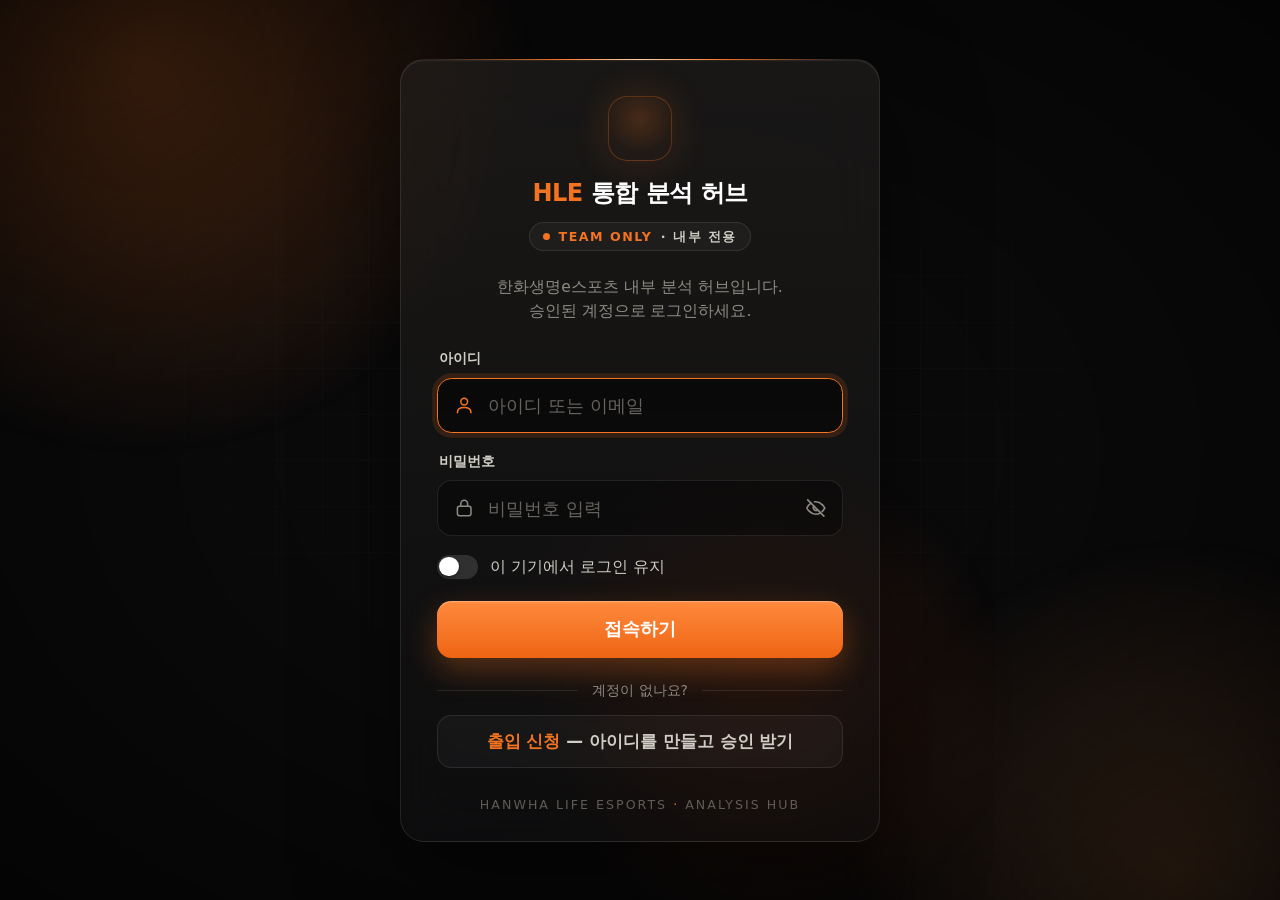
==== commit 5374adf4: "허브 갱신 11/24 — Cowork 337차(LCK 프로선수 솔랭 계정 찾기) Co-Authored-By: Claude Opus 5.5 <noreply@anthropic.com>" ====
--- a/index.html
+++ b/index.html
@@ -632,8 +632,8 @@
             const SK = "hle-gate-session";   // 로그인 유지 = localStorage · 아니면 sessionStorage(이 탭만)
 
             // 1군 허브 조각(빌드 때 채움)
-            const PAYLOAD_KO = "payload.bin?v=67fc386a7e", PAYLOAD_EN = "payload_en.bin?v=4eddbbae6b";
-            const PARTS_KO = {"scout":"p/ko-scout-c14471359f.bin","blg":"p/ko-blg-96b07197d0.bin","g2":"p/ko-g2-b31925d2bb.bin","db":"p/ko-db-5bce86fedc.bin","planner":"p/ko-planner-a3ce1739f7.bin","lab":"p/ko-lab-d434889035.bin","wscout":"p/ko-wscout-3d0e1fa679.bin","wz":"p/ko-wz-e692e7e280.bin","old":"p/ko-old-facf13c7c0.bin","y27":"p/ko-y27-b8893c335f.bin"}, PARTS_EN = {"scout":"p/en-scout-e75831de6a.bin","db":"p/en-db-c3e97fcea5.bin","planner":"p/en-planner-4b5048b58a.bin","lab":"p/en-lab-25c45edf3f.bin","wscout":"p/en-wscout-bb4bcda562.bin","wz":"p/en-wz-00b79f8b9f.bin","old":"p/en-old-654460dcc4.bin"};
+            const PAYLOAD_KO = "payload.bin?v=6f7270b678", PAYLOAD_EN = "payload_en.bin?v=4eddbbae6b";
+            const PARTS_KO = {"scout":"p/ko-scout-c14471359f.bin","blg":"p/ko-blg-96b07197d0.bin","g2":"p/ko-g2-b31925d2bb.bin","db":"p/ko-db-d25c1482e1.bin","planner":"p/ko-planner-a3ce1739f7.bin","lab":"p/ko-lab-d434889035.bin","wscout":"p/ko-wscout-3d0e1fa679.bin","wz":"p/ko-wz-e692e7e280.bin","old":"p/ko-old-facf13c7c0.bin","y27":"p/ko-y27-c0989b9311.bin"}, PARTS_EN = {"scout":"p/en-scout-e75831de6a.bin","db":"p/en-db-c3e97fcea5.bin","planner":"p/en-planner-4b5048b58a.bin","lab":"p/en-lab-25c45edf3f.bin","wscout":"p/en-wscout-bb4bcda562.bin","wz":"p/en-wz-00b79f8b9f.bin","old":"p/en-old-654460dcc4.bin"};
             let LANG = "ko";
             try { if (PAYLOAD_EN && localStorage.getItem("hlehub_lang") === "en") LANG = "en"; } catch (e) {}
             const PAYLOAD_URL = LANG === "en" ? PAYLOAD_EN : PAYLOAD_KO;
